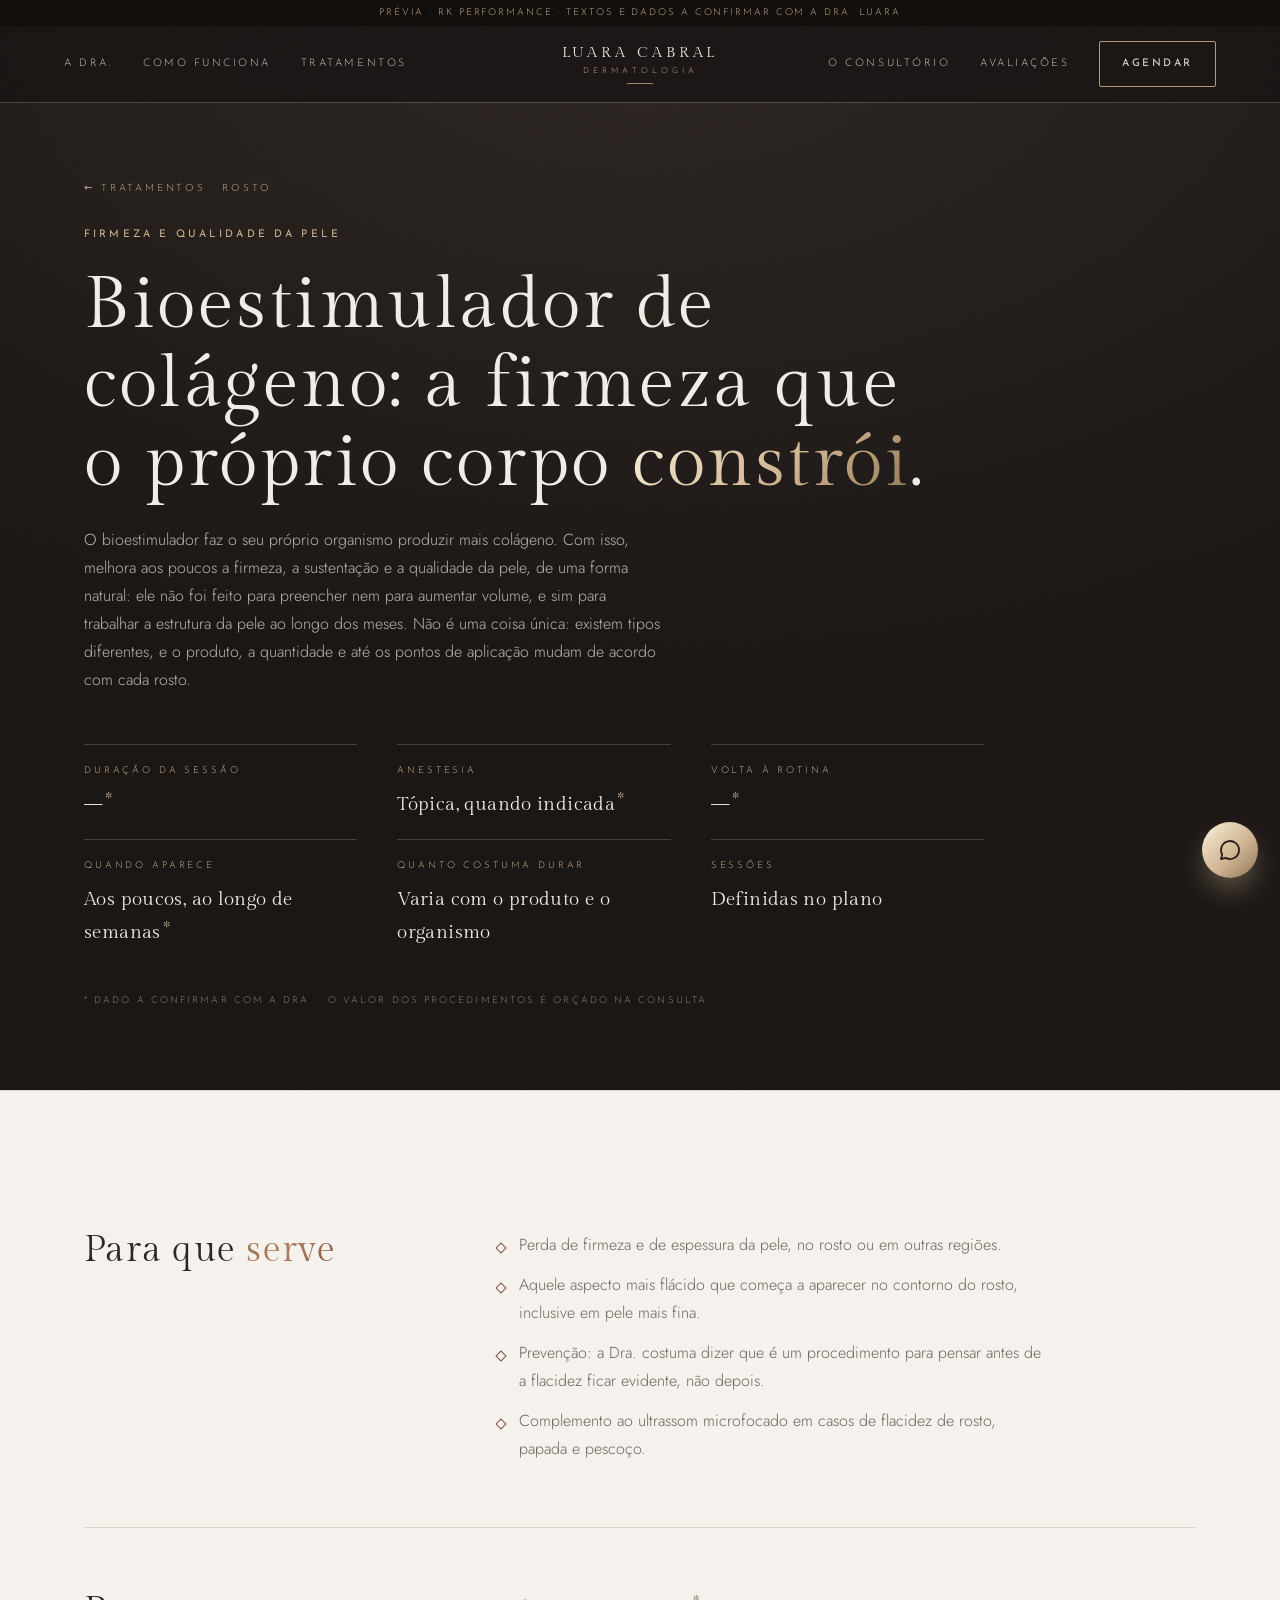
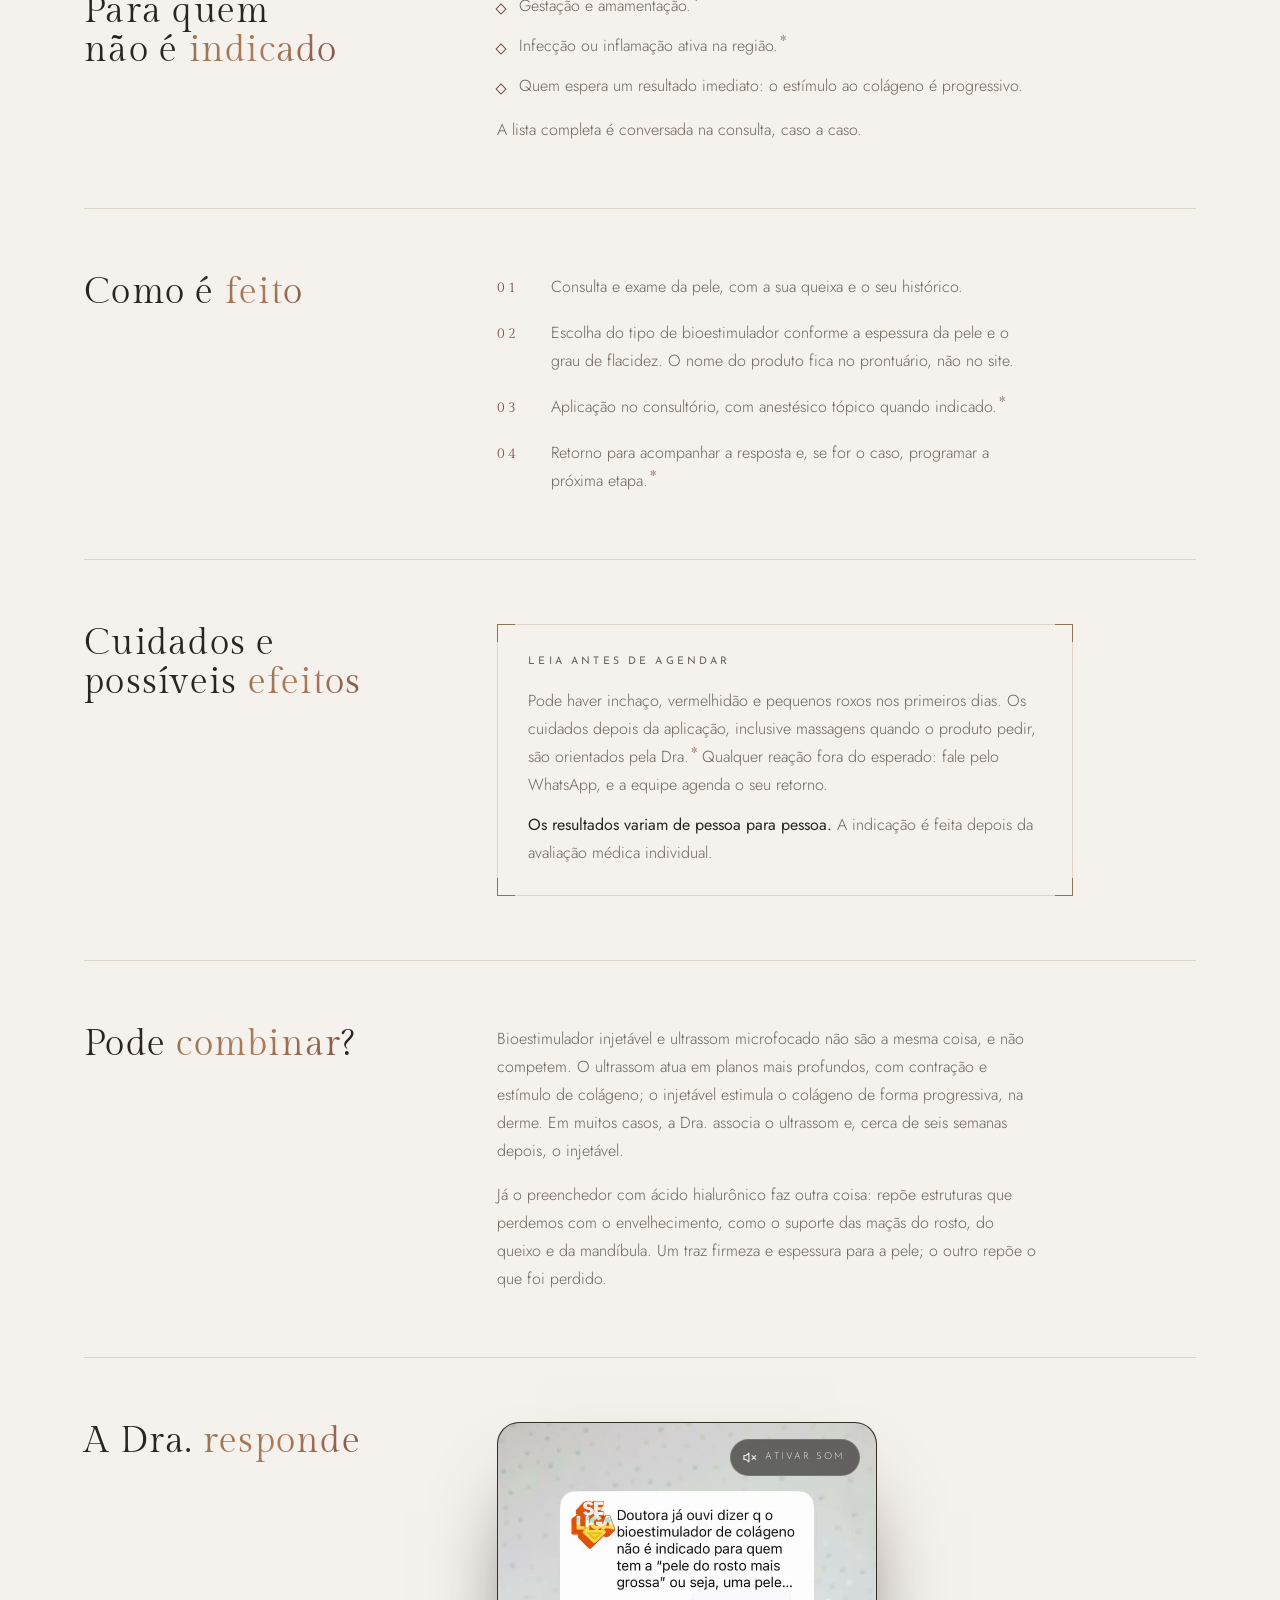
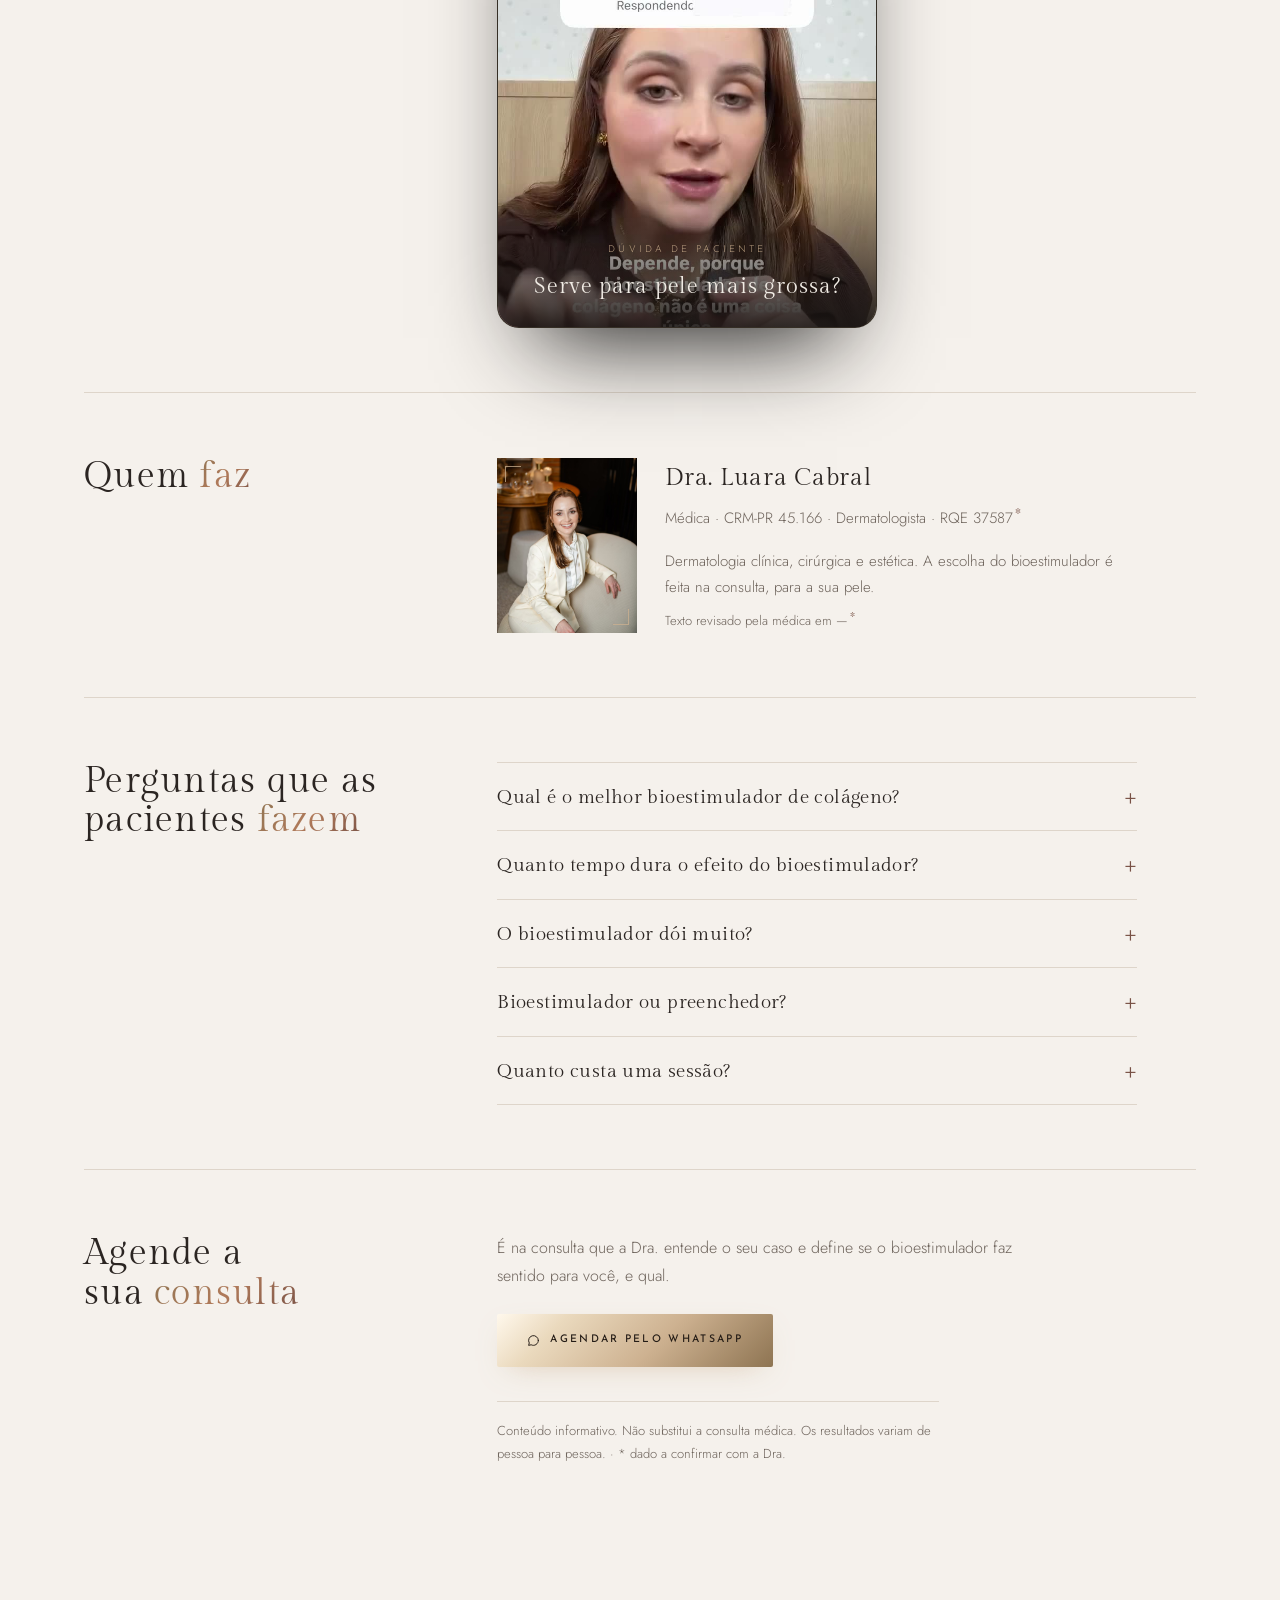
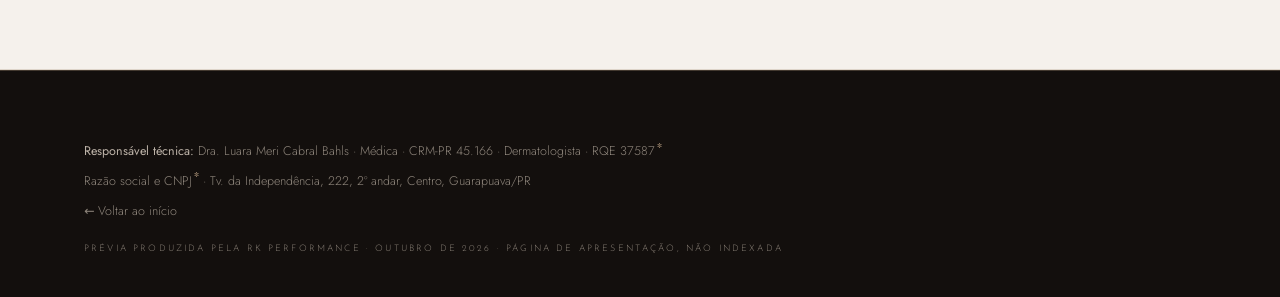
==== bioestimulador-de-colageno-guarapuava/index.html @ 49e2dca0 "Prévia do site da Dra. Luara Cabral (home + bioestimulador de colágeno) Co-Authored-By: Claude Fable" ====
<!DOCTYPE html>
<html lang="pt-BR">
<head>
<meta charset="utf-8">
<meta name="viewport" content="width=device-width, initial-scale=1, viewport-fit=cover">
<title>Bioestimulador de colágeno em Guarapuava · Dra. Luara Cabral, Dermatologista</title>
<meta name="description" content="Bioestimulador de colágeno com médica dermatologista, no Centro de Guarapuava. Tipos, indicações, cuidados e dúvidas comuns. Dra. Luara Cabral, CRM-PR 45.166, RQE 37587.">
<meta name="robots" content="noindex, nofollow">
<meta name="theme-color" content="#1A1614">
<meta property="og:type" content="article">
<meta property="og:title" content="Bioestimulador de colágeno em Guarapuava · Dra. Luara Cabral">
<meta property="og:description" content="Estímulo do próprio colágeno, de forma progressiva, para firmeza, espessura e qualidade da pele. Com avaliação médica individual.">
<meta property="og:image" content="https://joaovitorrk.github.io/luara-cabral-site/media/og.jpg">
<meta property="og:locale" content="pt_BR">
<link rel="icon" href="data:image/svg+xml,%3Csvg xmlns='http://www.w3.org/2000/svg' viewBox='0 0 64 64'%3E%3Ccircle cx='32' cy='32' r='32' fill='%231A1614'/%3E%3Ctext x='32' y='41' font-family='Georgia,serif' font-size='26' fill='%23B07A5A' text-anchor='middle'%3ELC%3C/text%3E%3C/svg%3E">
<link rel="preconnect" href="https://fonts.googleapis.com">
<link rel="preconnect" href="https://fonts.gstatic.com" crossorigin>
<link href="https://fonts.googleapis.com/css2?family=Gilda+Display&family=Josefin+Sans:wght@300;400;500&family=Jost:wght@300;400;500&family=Bodoni+Moda:opsz,wght@6..96,400&display=swap" rel="stylesheet">
<link rel="stylesheet" href="../assets/site.css">
</head>
<body class="pagina">
<div class="grao" aria-hidden="true"></div>

<div class="aviso"><span class="longo">Prévia · RK Performance · textos e dados a confirmar com a Dra. Luara</span><span class="curto">Prévia · RK Performance · a confirmar</span></div>

<header class="topo solido" id="topo">
  <nav class="esq" aria-label="Seções">
    <a class="lk" href="../#sobre">A Dra.</a>
    <a class="lk" href="../#metodo">Como funciona</a>
    <a class="lk" href="../#tratamentos">Tratamentos</a>
  </nav>
  <a class="marca" href="../" aria-label="Dra. Luara Cabral, início"><span class="n">Luara Cabral</span><span class="i">Dermatologia</span><span class="fio"></span></a>
  <nav class="dir" aria-label="Seções">
    <a class="lk" href="../#consultorio">O consultório</a>
    <a class="lk" href="../#avaliacoes">Avaliações</a>
    <a class="btn linha" href="#" data-demo="wa" data-msg="Olá! Vim pelo site — Bioestimulador de colágeno. Quero agendar uma consulta." style="padding:13px 22px">Agendar</a>
  </nav>
</header>

<main>
<section class="on-deep pagina-topo">
  <div class="wrap">
    <a class="voltar" href="../#tratamentos">← Tratamentos · Rosto</a>
    <p class="rot">Firmeza e qualidade da pele</p>
    <h1>Bioestimulador de colágeno: a firmeza que o próprio corpo <em>constrói</em>.</h1>
    <p class="lede">O bioestimulador faz o seu próprio organismo produzir mais colágeno. Com isso, melhora aos poucos a firmeza, a sustentação e a qualidade da pele, de uma forma natural: ele não foi feito para preencher nem para aumentar volume, e sim para trabalhar a estrutura da pele ao longo dos meses. Não é uma coisa única: existem tipos diferentes, e o produto, a quantidade e até os pontos de aplicação mudam de acordo com cada rosto.</p>
    <dl class="ficha" aria-label="Ficha rápida">
      <div><dt>Duração da sessão</dt><dd>—<sup class="conf" title="A confirmar">*</sup></dd></div>
      <div><dt>Anestesia</dt><dd>Tópica, quando indicada<sup class="conf" title="A confirmar">*</sup></dd></div>
      <div><dt>Volta à rotina</dt><dd>—<sup class="conf" title="A confirmar">*</sup></dd></div>
      <div><dt>Quando aparece</dt><dd>Aos poucos, ao longo de semanas<sup class="conf" title="A confirmar">*</sup></dd></div>
      <div><dt>Quanto costuma durar</dt><dd>Varia com o produto e o organismo</dd></div>
      <div><dt>Sessões</dt><dd>Definidas no plano</dd></div>
    </dl>
    <p class="nota-conf">* dado a confirmar com a Dra. · o valor dos procedimentos é orçado na consulta</p>
  </div>
</section>

<section class="on-light pat">
  <div class="wrap">

    <div class="bloco">
      <h2 class="rv">Para que <em>serve</em></h2>
      <div class="texto rv d1">
        <ul class="lista">
          <li>Perda de firmeza e de espessura da pele, no rosto ou em outras regiões.</li>
          <li>Aquele aspecto mais flácido que começa a aparecer no contorno do rosto, inclusive em pele mais fina.</li>
          <li>Prevenção: a Dra. costuma dizer que é um procedimento para pensar antes de a flacidez ficar evidente, não depois.</li>
          <li>Complemento ao ultrassom microfocado em casos de flacidez de rosto, papada e pescoço.</li>
        </ul>
      </div>
    </div>

    <div class="bloco">
      <h2 class="rv">Para quem não é <em>indicado</em></h2>
      <div class="texto rv d1">
        <ul class="lista">
          <li>Gestação e amamentação.<sup class="conf" title="A confirmar">*</sup></li>
          <li>Infecção ou inflamação ativa na região.<sup class="conf" title="A confirmar">*</sup></li>
          <li>Quem espera um resultado imediato: o estímulo ao colágeno é progressivo.</li>
        </ul>
        <p style="margin-top:16px">A lista completa é conversada na consulta, caso a caso.</p>
      </div>
    </div>

    <div class="bloco">
      <h2 class="rv">Como é <em>feito</em></h2>
      <div class="texto rv d1">
        <ol class="passos">
          <li><span>Consulta e exame da pele, com a sua queixa e o seu histórico.</span></li>
          <li><span>Escolha do tipo de bioestimulador conforme a espessura da pele e o grau de flacidez. O nome do produto fica no prontuário, não no site.</span></li>
          <li><span>Aplicação no consultório, com anestésico tópico quando indicado.<sup class="conf" title="A confirmar">*</sup></span></li>
          <li><span>Retorno para acompanhar a resposta e, se for o caso, programar a próxima etapa.<sup class="conf" title="Prazo a confirmar">*</sup></span></li>
        </ol>
      </div>
    </div>

    <div class="bloco">
      <h2 class="rv">Cuidados e possíveis <em>efeitos</em></h2>
      <div class="texto rv d1">
        <div class="caixa"><span class="k k1"></span><span class="k k2"></span><span class="k k3"></span><span class="k k4"></span>
          <p class="rot" style="margin-bottom:12px">Leia antes de agendar</p>
          <p>Pode haver inchaço, vermelhidão e pequenos roxos nos primeiros dias. Os cuidados depois da aplicação, inclusive massagens quando o produto pedir, são orientados pela Dra.<sup class="conf" title="A confirmar">*</sup> Qualquer reação fora do esperado: fale pelo WhatsApp, e a equipe agenda o seu retorno.</p>
          <p style="margin-top:12px"><b>Os resultados variam de pessoa para pessoa.</b> A indicação é feita depois da avaliação médica individual.</p>
        </div>
      </div>
    </div>

    <div class="bloco">
      <h2 class="rv">Pode <em>combinar</em>?</h2>
      <div class="texto rv d1">
        <p>Bioestimulador injetável e ultrassom microfocado não são a mesma coisa, e não competem. O ultrassom atua em planos mais profundos, com contração e estímulo de colágeno; o injetável estimula o colágeno de forma progressiva, na derme. Em muitos casos, a Dra. associa o ultrassom e, cerca de seis semanas depois, o injetável.</p>
        <p>Já o preenchedor com ácido hialurônico faz outra coisa: repõe estruturas que perdemos com o envelhecimento, como o suporte das maçãs do rosto, do queixo e da mandíbula. Um traz firmeza e espessura para a pele; o outro repõe o que foi perdido.</p>
      </div>
    </div>

    <div class="bloco">
      <h2 class="rv">A Dra. <em>responde</em></h2>
      <div class="texto rv d1">
        <div class="vid" style="margin:0">
          <video preload="none" poster="../media/responde-bio-poster.jpg" muted playsinline loop width="720" height="960" aria-label="Dra. Luara respondendo se o bioestimulador é indicado para pele mais grossa"><source src="../media/responde-bio.mp4" type="video/mp4"></video>
          <button class="som" type="button" aria-pressed="false"><svg class="mudo" viewBox="0 0 24 24" fill="none" stroke="currentColor" stroke-width="1.8" stroke-linecap="round" stroke-linejoin="round" aria-hidden="true"><path d="M11 5 6 9H3v6h3l5 4z"/><path d="m22 9-6 6M16 9l6 6"/></svg><svg class="alto" viewBox="0 0 24 24" fill="none" stroke="currentColor" stroke-width="1.8" stroke-linecap="round" stroke-linejoin="round" aria-hidden="true"><path d="M11 5 6 9H3v6h3l5 4z"/><path d="M15.5 8.5a5 5 0 0 1 0 7M19 5a10 10 0 0 1 0 14"/></svg><span>Ativar som</span></button>
          <div class="leg"><small>Dúvida de paciente</small><b>Serve para pele mais grossa?</b></div>
        </div>
      </div>
    </div>

    <div class="bloco">
      <h2 class="rv">Quem <em>faz</em></h2>
      <div class="texto rv d1">
        <div class="quem-faz">
          <div class="ph r45"><img src="../media/retrato.jpg" width="900" height="1125" alt="Dra. Luara Cabral" loading="lazy"><span class="k k1" style="width:16px;height:16px;top:8px;left:8px"></span><span class="k k4" style="width:16px;height:16px;bottom:8px;right:8px"></span></div>
          <div>
            <b>Dra. Luara Cabral</b>
            <p>Médica · CRM-PR 45.166 · Dermatologista · RQE 37587<sup class="conf" title="A confirmar">*</sup></p>
            <p>Dermatologia clínica, cirúrgica e estética. A escolha do bioestimulador é feita na consulta, para a sua pele.</p>
            <p style="margin-top:10px;font-size:13px">Texto revisado pela médica em —<sup class="conf" title="Data a confirmar">*</sup></p>
          </div>
        </div>
      </div>
    </div>

    <div class="bloco">
      <h2 class="rv">Perguntas que as pacientes <em>fazem</em></h2>
      <div class="texto rv d1">
        <div class="faq">
          <details><summary>Qual é o melhor bioestimulador de colágeno?</summary><p>Não existe o melhor para todo mundo. Bioestimulador não é uma coisa única: quando é feito de hidroxiapatita de cálcio, tende a ser mais interessante em peles mais espessas; quando é feito de ácido poli-L-lático, costuma ser melhor para uma pele mais fina, com flacidez mais acentuada. A escolha é da médica, na consulta.</p></details>
          <details><summary>Quanto tempo dura o efeito do bioestimulador?</summary><p>Depende do tipo de produto, da região e do seu organismo. Como o estímulo é progressivo, o resultado aparece ao longo de semanas e é acompanhado nos retornos.<sup class="conf" title="A confirmar">*</sup></p></details>
          <details><summary>O bioestimulador dói muito?</summary><p>A aplicação é feita no consultório, com anestésico tópico quando indicado. O que esperar no seu caso, e os cuidados depois, a Dra. explica antes.<sup class="conf" title="Resposta a confirmar com a Dra.">*</sup></p></details>
          <details><summary>Bioestimulador ou preenchedor?</summary><p>São coisas diferentes e, muitas vezes, complementares. O bioestimulador melhora firmeza, espessura e qualidade da pele. O preenchedor repõe estruturas perdidas com o envelhecimento, como o suporte das maçãs do rosto, do queixo e da mandíbula.</p></details>
          <details><summary>Quanto custa uma sessão?</summary><p>O valor depende do produto e do plano, e é passado depois da avaliação. O valor da consulta é informado no agendamento.<sup class="conf" title="A confirmar">*</sup></p></details>
        </div>
      </div>
    </div>

    <div class="bloco">
      <h2 class="rv">Agende a sua <em>consulta</em></h2>
      <div class="texto rv d1">
        <p>É na consulta que a Dra. entende o seu caso e define se o bioestimulador faz sentido para você, e qual.</p>
        <div class="acoes" style="margin-top:24px">
          <a class="btn" href="#" data-demo="wa" data-msg="Olá! Vim pelo site — Bioestimulador de colágeno. Quero agendar uma consulta."><svg viewBox="0 0 24 24" fill="none" stroke="currentColor" stroke-width="1.8" stroke-linecap="round" stroke-linejoin="round" aria-hidden="true"><path d="M21 12a9 9 0 0 1-13.3 7.9L3 21l1.2-4.5A9 9 0 1 1 21 12z"/></svg>Agendar pelo WhatsApp</a>
        </div>
        <p class="aviso-info">Conteúdo informativo. Não substitui a consulta médica. Os resultados variam de pessoa para pessoa. · * dado a confirmar com a Dra.</p>
      </div>
    </div>

  </div>
</section>
</main>

<footer>
  <div class="wrap">
    <div class="legal" style="margin-top:0;padding-top:0;border-top:0">
      <p><b>Responsável técnica:</b> Dra. Luara Meri Cabral Bahls · Médica · CRM-PR 45.166 · Dermatologista · RQE 37587<sup class="conf">*</sup></p>
      <p>Razão social e CNPJ<sup class="conf">*</sup> · Tv. da Independência, 222, 2º andar, Centro, Guarapuava/PR</p>
      <p><a href="../">← Voltar ao início</a></p>
    </div>
    <p class="rk">Prévia produzida pela RK Performance · outubro de 2026 · página de apresentação, não indexada</p>
  </div>
</footer>

<a class="flut" href="#" data-demo="wa" data-msg="Olá! Vim pelo site — Bioestimulador de colágeno. Quero agendar uma consulta." aria-label="Agendar pelo WhatsApp"><svg viewBox="0 0 24 24" fill="none" stroke="currentColor" stroke-width="1.8" stroke-linecap="round" stroke-linejoin="round" aria-hidden="true"><path d="M21 12a9 9 0 0 1-13.3 7.9L3 21l1.2-4.5A9 9 0 1 1 21 12z"/></svg></a>

<dialog class="demo" id="demo" aria-labelledby="demo-tit">
  <div class="in">
    <p class="rot">Prévia de apresentação</p>
    <h3 id="demo-tit">Agendar pelo WhatsApp</h3>
    <p id="demo-txt">No site final, este botão abre o WhatsApp do consultório com a mensagem já escrita:</p>
    <blockquote id="demo-msg">Olá! Vim pelo site — Bioestimulador de colágeno. Quero agendar uma consulta.</blockquote>
    <div class="acoes">
      <a class="btn" href="https://wa.me/5542999246208?text=Vi%20a%20pr%C3%A9via%20do%20site%20da%20Dra.%20Luara%20Cabral" target="_blank" rel="noopener">Falar com a RK</a>
      <button class="btn linha" type="button" data-fecha>Fechar</button>
    </div>
  </div>
</dialog>

<script src="../assets/site.js"></script>
</body>
</html>
---- assets/site.css ----
/* Dra. Luara Cabral · Dermatologia · prévia RK Performance · v1 (06/10/2026)
   Mesma linguagem aprovada na prévia v3 da Angélica (noite com névoa, seções em marfim, metal só em fios de 1 px,
   display fino e espaçado, cantoneiras nas fotos, fio de luz, segunda dobra em câmera lenta), com a paleta medida
   nas fotos dela: noite taupe no lugar do café, champanhe no lugar do dourado, cobre do logo como assinatura
   e o laço de luz (as fitas de LED do consultório) na abertura. Nenhuma caixa com borda cheia. */
:root{
  --noite:#1A1614; --noite-2:#211C19; --noite-3:#2A2421;
  --marfim:#F5F1EC; --marfim-2:#ECE6DE;
  --ink:#2B2522; --ink-2:#6E645C; --ink-3:#908579;
  --papel:#F1ECE5; --papel-2:#BDB3A8; --papel-3:#8F867C;
  --gold:#CDB190; --gold-2:#EAD9BD; --gold-3:#8E7452; --bronze:#A08366;
  --ambar:#F2C98C; --cobre:#785145; --cobre-2:#B07A5A;
  --hair:rgba(205,177,144,.26); --hair-light:rgba(142,116,82,.22);
  --gold-grad:linear-gradient(135deg,#FFF8EC 0%,#EAD9BD 22%,#CDB190 58%,#8E7452 100%);
  --cobre-grad:linear-gradient(135deg,#8E7452 0%,#B07A5A 50%,#785145 100%);
  --display:"Gilda Display","Bodoni Moda",Georgia,serif;
  --caps:"Josefin Sans","Jost",system-ui,sans-serif;
  --sans:"Jost",system-ui,-apple-system,"Segoe UI",sans-serif;
  --pad:clamp(22px,5vw,80px); --max:1240px; --topo:76px; --aviso:26px;
}
*{box-sizing:border-box;margin:0;padding:0}
html{scroll-behavior:smooth;-webkit-text-size-adjust:100%}
body{background:var(--noite);color:var(--papel);font-family:var(--sans);font-size:16px;line-height:1.75;font-weight:300;
  font-variant-numeric:lining-nums;-webkit-font-smoothing:antialiased;overflow-x:hidden}
img,video{display:block;max-width:100%}
a{color:inherit;text-decoration:none}
button{font:inherit;color:inherit;background:none;border:0;cursor:pointer}
h1,h2,h3{font-family:var(--display);font-weight:400;line-height:1.1;letter-spacing:.035em;text-wrap:balance}
h1 em,h2 em,h3 em,.ouro{font-style:normal;background:var(--gold-grad);-webkit-background-clip:text;background-clip:text;color:transparent}
p{text-wrap:pretty}
.wrap{max-width:var(--max);margin:0 auto;padding:0 var(--pad);position:relative;z-index:1}
::selection{background:var(--gold);color:var(--noite)}

/* rótulos e ornamentos */
.rot{font-family:var(--caps);font-size:10.5px;font-weight:400;letter-spacing:.3em;text-transform:uppercase;color:var(--gold);margin-bottom:22px}
.orn{display:flex;flex-direction:column;align-items:center;gap:0;margin-bottom:22px;color:var(--gold)}
.orn::before{content:"";width:1px;height:44px;background:linear-gradient(transparent,var(--gold));opacity:.8}
.orn i{width:5px;height:5px;border-radius:50%;background:var(--ambar);box-shadow:0 0 10px 2px rgba(242,201,140,.5);display:block;margin-top:2px}
.orn.c{justify-content:center}
.centro{text-align:center}
.centro .rot{margin-top:18px}
sup.conf{font-family:var(--display);color:var(--gold);font-size:.85em;line-height:0;vertical-align:.35em;margin-left:2px;cursor:help}
.on-light sup.conf{color:var(--cobre)}
.nota-conf{font-family:var(--caps);font-size:9.5px;letter-spacing:.22em;text-transform:uppercase;color:var(--papel-3);margin-top:26px}
.on-light .nota-conf{color:var(--ink-3)}

/* grão de filme e névoa */
.grao{position:fixed;inset:-50%;pointer-events:none;z-index:70;opacity:.1;mix-blend-mode:soft-light;
  background-image:url("data:image/svg+xml,%3Csvg xmlns='http://www.w3.org/2000/svg' width='220' height='220'%3E%3Cfilter id='n'%3E%3CfeTurbulence type='fractalNoise' baseFrequency='.85' numOctaves='3' stitchTiles='stitch'/%3E%3C/filter%3E%3Crect width='100%25' height='100%25' filter='url(%23n)'/%3E%3C/svg%3E");
  animation:grao 1.2s steps(6) infinite}
@keyframes grao{0%{transform:translate(0,0)}20%{transform:translate(-3%,2%)}40%{transform:translate(2%,-3%)}60%{transform:translate(-2%,-1%)}80%{transform:translate(3%,3%)}100%{transform:translate(0,0)}}

/* aviso de prévia */
.aviso{position:fixed;top:0;left:0;right:0;z-index:62;height:var(--aviso);display:flex;align-items:center;justify-content:center;padding:0 12px;
  background:#110E0C;color:var(--gold);font-family:var(--caps);font-size:9.5px;letter-spacing:.2em;text-transform:uppercase;text-align:center;white-space:nowrap;overflow:hidden;text-overflow:ellipsis}
.aviso .curto{display:none}

/* abertura cinematográfica (só com JS): o nome e o laço de luz, como as fitas de LED do consultório */
.intro{display:none}
.js .intro{display:grid;position:fixed;inset:0;z-index:90;background:var(--noite);place-items:center;pointer-events:none;animation:intro-sai .7s 1.7s ease both}
.intro .nome{font-family:var(--display);color:var(--papel);font-size:clamp(24px,3.6vw,40px);letter-spacing:.14em;text-transform:uppercase;text-align:center;animation:intro-nome 1.2s .25s ease both;position:relative;z-index:2}
.intro .nome small{display:block;font-family:var(--caps);font-size:10px;letter-spacing:.42em;color:var(--gold);margin-top:14px}
.intro .laco{position:absolute;left:50%;top:50%;width:min(78vw,720px);height:auto;transform:translate(-50%,-50%);opacity:.95;z-index:1}
.intro .laco path{fill:none;stroke:var(--ambar);stroke-width:1.1;stroke-linecap:round;stroke-dasharray:1400;stroke-dashoffset:1400;
  filter:drop-shadow(0 0 7px rgba(242,201,140,.6));animation:laco 1.5s .05s cubic-bezier(.2,.7,.2,1) both}
@keyframes laco{to{stroke-dashoffset:0}}
@keyframes intro-nome{from{opacity:0;letter-spacing:.3em}to{opacity:1;letter-spacing:.14em}}
@keyframes luz-cresce{from{transform:scaleY(0)}to{transform:scaleY(1)}}
@keyframes intro-sai{to{opacity:0;visibility:hidden}}

/* topo */
.topo{position:fixed;top:var(--aviso);left:0;right:0;z-index:60;height:var(--topo);display:grid;grid-template-columns:1fr auto 1fr;align-items:center;
  padding:0 var(--pad);color:var(--papel);transition:background .4s,box-shadow .4s}
.topo.solido{background:rgba(26,22,20,.9);backdrop-filter:blur(12px);-webkit-backdrop-filter:blur(12px);box-shadow:0 1px 0 var(--hair)}
.topo nav{display:flex;align-items:center;gap:30px}
.topo nav.dir{justify-content:flex-end}
.topo nav a{font-family:var(--caps);font-size:10.5px;letter-spacing:.24em;text-transform:uppercase;color:var(--papel);opacity:.85;transition:color .3s,opacity .3s}
.topo nav a:hover{color:var(--gold);opacity:1}
.topo .marca{text-align:center;line-height:1}
.topo .marca .n{display:block;font-family:var(--display);font-size:15px;letter-spacing:.26em;text-transform:uppercase;color:var(--papel)}
.topo .marca .i{display:block;font-family:var(--caps);font-size:8px;letter-spacing:.5em;text-transform:uppercase;color:var(--gold);margin-top:7px}
.topo .marca .fio{display:block;width:26px;height:1px;background:var(--gold);margin:8px auto 0;opacity:.7}
.topo .menu{display:none}

/* botões */
.btn{display:inline-flex;align-items:center;justify-content:center;gap:10px;font-family:var(--caps);font-size:10.5px;font-weight:500;letter-spacing:.22em;text-transform:uppercase;
  padding:17px 30px;border-radius:2px;background:var(--gold-grad);color:#241C16;box-shadow:0 10px 30px -14px rgba(205,177,144,.7);transition:transform .35s,box-shadow .35s,filter .35s;white-space:nowrap}
.btn:hover{transform:translateY(-1px);box-shadow:0 16px 36px -14px rgba(205,177,144,.85);filter:brightness(1.04)}
.btn svg{width:13px;height:13px}
.btn.linha{background:transparent;color:var(--papel);border:1px solid var(--gold);box-shadow:none}
.btn.linha:hover{background:rgba(205,177,144,.1)}
.on-light .btn.linha{color:var(--ink);border-color:var(--gold-3)}
.on-light .btn.linha:hover{background:rgba(142,116,82,.08)}
.acoes{display:flex;flex-wrap:wrap;gap:14px;align-items:center}
.so-cel{display:none}

/* primeira tela */
.hero{position:relative;min-height:100svh;display:flex;align-items:center;overflow:hidden;background:var(--noite);padding:calc(var(--aviso) + var(--topo) + 40px) 0 120px;isolation:isolate}
/* a foto tem o abajur à esquerda: no computador ela ocupa só a parte direita da tela e se dissolve na noite pela máscara */
.hero .bg{position:absolute;inset:0;left:22%;z-index:-3;overflow:hidden;
  -webkit-mask-image:linear-gradient(90deg,transparent 0%,#000 34%);mask-image:linear-gradient(90deg,transparent 0%,#000 34%)}
.hero .bg img{width:100%;height:100%;object-fit:cover;object-position:50% 44%;transform-origin:55% 40%;animation:kb 26s ease-out both;filter:saturate(1) contrast(1.04) brightness(1.03)}
@keyframes kb{from{transform:scale(1)}to{transform:scale(1.08)}}
.hero .veu{position:absolute;inset:0;z-index:-2;background:
  linear-gradient(90deg,rgba(26,22,20,.96) 0%,rgba(26,22,20,.86) 28%,rgba(26,22,20,.42) 52%,rgba(26,22,20,.05) 72%,rgba(26,22,20,.35) 100%),
  linear-gradient(0deg,rgba(26,22,20,.95) 0%,rgba(26,22,20,.3) 26%,rgba(26,22,20,0) 52%,rgba(26,22,20,.5) 100%)}
.hero .nevoa{position:absolute;inset:0;z-index:-1;background:radial-gradient(60% 50% at 18% 70%,rgba(205,177,144,.10),transparent 70%)}
.hero .wrap{width:100%}
.hero .conteudo{max-width:600px}
.hero h1{font-size:clamp(46px,6.4vw,92px);letter-spacing:.06em;line-height:1.02;margin:0 0 26px}
.hero h1 span{display:block}
.hero .sub{font-size:clamp(16px,1.25vw,18.5px);color:var(--papel-2);max-width:31em;margin-bottom:30px}
.hero .quem{font-family:var(--caps);font-size:10.5px;letter-spacing:.26em;text-transform:uppercase;color:var(--gold);margin-bottom:34px;line-height:2}
.hero .google{display:inline-flex;align-items:center;gap:10px;margin-top:30px;font-family:var(--caps);font-size:10.5px;letter-spacing:.2em;text-transform:uppercase;color:var(--papel-2)}
.hero .google b{font-family:var(--display);font-size:22px;letter-spacing:.02em;color:var(--papel);font-weight:400}
.hero .google .est{color:var(--gold);letter-spacing:.12em;font-size:11px}
.hero .google:hover{color:var(--gold)}
/* fio de luz na margem direita (a luz quente das fitas de LED dela), com o nome na vertical */
.fio-luz{position:absolute;z-index:2;top:calc(var(--aviso) + var(--topo) + 30px);bottom:30px;right:max(28px,calc((100vw - 1240px) / 2 + 20px));width:1px;pointer-events:none;
  background:linear-gradient(transparent,var(--ambar) 18%,var(--ambar) 82%,transparent);box-shadow:0 0 16px 2px rgba(242,201,140,.35);opacity:.75;transform-origin:50% 0}
.js .fio-luz{animation:luz-cresce 1.8s 1.2s cubic-bezier(.2,.7,.2,1) both}
.fio-luz span{position:absolute;top:50%;right:14px;transform:translateY(-50%) rotate(180deg);writing-mode:vertical-rl;font-family:var(--caps);font-size:9.5px;letter-spacing:.42em;text-transform:uppercase;color:var(--gold);white-space:nowrap;opacity:.9}
/* convite para rolar: um ponto de luz descendo por um fio */
.cue{position:absolute;left:var(--pad);bottom:34px;z-index:2;display:flex;align-items:flex-end;gap:12px;font-family:var(--caps);font-size:9.5px;letter-spacing:.34em;text-transform:uppercase;color:var(--gold)}
.cue i{display:block;width:1px;height:64px;background:linear-gradient(transparent,rgba(205,177,144,.6));position:relative;overflow:visible}
.cue i::after{content:"";position:absolute;left:-2px;top:0;width:5px;height:5px;border-radius:50%;background:var(--ambar);box-shadow:0 0 10px 2px rgba(242,201,140,.6);animation:desce 2.4s ease-in-out infinite}
.cue span{writing-mode:vertical-rl;transform:rotate(180deg);line-height:1}
@keyframes desce{0%{transform:translateY(0);opacity:0}30%{opacity:1}100%{transform:translateY(60px);opacity:0}}

/* seções */
section{position:relative;padding:clamp(88px,11vw,140px) 0}
.on-dark{background:var(--noite);color:var(--papel)}
.on-deep{background:radial-gradient(130% 90% at 50% 0%,#2E2723 0%,var(--noite) 70%);color:var(--papel)}
.on-light{background:var(--marfim);color:var(--ink);border-top:1px solid var(--hair-light);border-bottom:1px solid var(--hair-light)}
.on-light .rot{color:var(--cobre)}
.on-light .orn{color:var(--gold-3)}
.on-light .orn::before{background:linear-gradient(transparent,var(--gold-3))}
.on-light h1 em,.on-light h2 em,.on-light h3 em{background:var(--cobre-grad);-webkit-background-clip:text;background-clip:text}
/* padrão discreto: os arcos do nicho de luz do consultório */
.on-light .pat::before{content:"";position:absolute;inset:0;z-index:0;pointer-events:none;opacity:.045;
  background-image:url("data:image/svg+xml,%3Csvg xmlns='http://www.w3.org/2000/svg' width='120' height='120' viewBox='0 0 120 120'%3E%3Cg fill='none' stroke='%238E7452' stroke-width='.8'%3E%3Cpath d='M35 110V55a25 25 0 0 1 50 0v55'/%3E%3Cpath d='M48 110V60a12 12 0 0 1 24 0v50'/%3E%3C/g%3E%3C/svg%3E");background-size:120px}
h2{font-size:clamp(34px,3.9vw,58px);margin-bottom:26px;max-width:14em}
.lede{font-size:clamp(16px,1.2vw,18px);color:var(--papel-2);max-width:36em}
.on-light .lede{color:var(--ink-2)}
.grade{display:grid;grid-template-columns:5fr 7fr;gap:clamp(36px,7vw,110px);align-items:center}
.grade.inv{grid-template-columns:7fr 5fr}
.texto p{color:var(--papel-2);max-width:34em}
.on-light .texto p{color:var(--ink-2)}
.texto p+p{margin-top:16px}
.hairlist{list-style:none;margin-top:36px;max-width:34em}
.hairlist li{display:flex;gap:14px;align-items:baseline;padding:14px 0;border-top:1px solid var(--hair-light);font-size:15px;color:var(--ink)}
.on-dark .hairlist li,.on-deep .hairlist li{border-color:var(--hair);color:var(--papel)}
.hairlist li:last-child{border-bottom:1px solid var(--hair-light)}
.on-dark .hairlist li:last-child,.on-deep .hairlist li:last-child{border-color:var(--hair)}
.hairlist li::before{content:"";width:6px;height:6px;border:1px solid var(--cobre);transform:rotate(45deg);flex:none;position:relative;top:-1px}
.on-dark .hairlist li::before,.on-deep .hairlist li::before{border-color:var(--gold)}

/* foto com cantoneiras */
.ph{position:relative;overflow:hidden}
.ph img,.ph video{width:100%;height:100%;object-fit:cover}
.ph.r45{aspect-ratio:4/5}
.ph.r34{aspect-ratio:3/4}
.ph.r43{aspect-ratio:4/3}
.ph .k{position:absolute;width:28px;height:28px;border:1px solid var(--gold);opacity:.75;z-index:2;pointer-events:none}
.ph .k1{top:14px;left:14px;border-right:0;border-bottom:0}
.ph .k2{top:14px;right:14px;border-left:0;border-bottom:0}
.ph .k3{bottom:14px;left:14px;border-right:0;border-top:0}
.ph .k4{bottom:14px;right:14px;border-left:0;border-top:0}
.ph .sombra{position:absolute;inset:0;background:linear-gradient(180deg,rgba(26,22,20,0) 60%,rgba(26,22,20,.55));pointer-events:none}
.ph-wrap{position:relative;max-width:520px;margin:0 auto}
.ph-wrap .leg{margin-top:14px;font-family:var(--caps);font-size:9.5px;letter-spacing:.3em;text-transform:uppercase;color:var(--gold-3);text-align:center}
.on-dark .ph-wrap .leg,.on-deep .ph-wrap .leg{color:var(--gold)}
.ph-wrap .luz{position:absolute;top:-6%;bottom:-6%;right:-26px;width:1px;background:linear-gradient(transparent,var(--ambar) 20%,var(--ambar) 80%,transparent);box-shadow:0 0 18px 2px rgba(242,201,140,.4);opacity:.85}

/* tira de fotos do espaço */
.tira{display:grid;grid-template-columns:repeat(3,1fr);gap:18px;margin-top:clamp(44px,6vw,80px)}
.tira figure{margin:0}
.tira figcaption{margin-top:12px;font-family:var(--caps);font-size:9.5px;letter-spacing:.28em;text-transform:uppercase;color:var(--gold-3)}
.tira .ph .k{width:18px;height:18px}
.tira .ph .k1{top:10px;left:10px}.tira .ph .k2{top:10px;right:10px}.tira .ph .k3{bottom:10px;left:10px}.tira .ph .k4{bottom:10px;right:10px}

/* vídeo em quadro fino (vertical) */
.vid{position:relative;border:1px solid var(--hair);border-radius:22px;overflow:hidden;background:#000;box-shadow:0 50px 90px -40px rgba(0,0,0,.9);max-width:380px;margin:0 auto}
.vid video{width:100%;height:100%;object-fit:cover;pointer-events:none;aspect-ratio:3/4}
.vid.r45 video{aspect-ratio:4/5}
video::-webkit-media-controls,video::-webkit-media-controls-panel,video::-webkit-media-controls-overlay-play-button,video::-webkit-media-controls-start-playback-button{display:none!important;-webkit-appearance:none;opacity:0}
.vid .leg{position:absolute;left:0;right:0;bottom:0;padding:60px 22px 22px;text-align:center;background:linear-gradient(transparent,rgba(26,22,20,.9));pointer-events:none}
.vid .leg small{display:block;font-family:var(--caps);font-size:9.5px;letter-spacing:.32em;text-transform:uppercase;color:var(--gold);margin-bottom:8px}
.vid .leg b{display:block;font-family:var(--display);font-weight:400;font-size:22px;letter-spacing:.04em;color:var(--papel)}
.som{position:absolute;top:16px;right:16px;z-index:3;display:flex;align-items:center;gap:8px;border-radius:999px;background:rgba(26,22,20,.6);backdrop-filter:blur(6px);-webkit-backdrop-filter:blur(6px);
  padding:9px 14px 9px 11px;color:var(--papel);font-family:var(--caps);font-size:9.5px;letter-spacing:.22em;text-transform:uppercase;border:1px solid var(--hair);transition:background .3s,color .3s}
.som:hover{background:var(--gold);color:var(--noite)}
.som svg{width:15px;height:15px}
.som .alto,.som[aria-pressed="true"] .mudo{display:none}
.som[aria-pressed="true"] .alto{display:block}
.som[aria-pressed="true"]{background:var(--gold);color:var(--noite);border-color:var(--gold)}

/* etapas (como funciona) */
.etapas{display:grid;grid-template-columns:1fr 1fr;gap:34px 40px;margin-top:44px;list-style:none}
.etapas li{padding-top:18px;border-top:1px solid var(--hair)}
.etapas .n{font-family:var(--display);font-size:13px;letter-spacing:.3em;color:var(--gold);display:block;margin-bottom:12px}
.etapas h3{font-size:22px;margin-bottom:8px;letter-spacing:.04em}
.etapas p{color:var(--papel-2);font-size:15px;max-width:24em}

/* tratamentos (lista editorial) */
.lista-trat{display:grid;grid-template-columns:1fr 1fr;gap:0 clamp(32px,6vw,90px);margin-top:56px}
.trat{display:grid;grid-template-columns:44px 1fr auto;gap:18px;align-items:baseline;padding:26px 0;border-top:1px solid var(--hair-light);color:var(--ink);transition:color .3s}
.trat:nth-last-child(-n+2){border-bottom:1px solid var(--hair-light)}
.trat .n{font-family:var(--display);font-size:13px;letter-spacing:.2em;color:var(--cobre)}
.trat h3{font-size:clamp(22px,2vw,27px);letter-spacing:.03em;margin-bottom:6px}
.trat .g{font-family:var(--caps);font-size:9.5px;letter-spacing:.28em;text-transform:uppercase;color:var(--gold-3);display:block;margin-bottom:10px}
.trat p{font-size:15px;color:var(--ink-2);max-width:26em}
.trat .seta{width:34px;height:34px;border:1px solid var(--gold-3);border-radius:50%;display:grid;place-items:center;color:var(--gold-3);transition:background .3s,color .3s,transform .4s;align-self:center}
.trat .seta svg{width:13px;height:13px}
a.trat:hover .seta{background:var(--cobre);border-color:var(--cobre);color:var(--marfim);transform:rotate(-45deg)}
a.trat:hover h3{color:var(--cobre)}
.trat .breve{font-family:var(--caps);font-size:8.5px;letter-spacing:.26em;text-transform:uppercase;color:var(--ink-3);align-self:center}

/* por idade (quatro colunas, numerais em display) */
.idades{display:grid;grid-template-columns:repeat(4,1fr);gap:28px clamp(22px,3vw,40px);margin-top:50px;list-style:none}
.idades li{padding-top:18px;border-top:1px solid var(--hair)}
.idades .n{font-family:var(--display);font-size:clamp(30px,3vw,42px);letter-spacing:.04em;color:var(--papel);display:block;margin-bottom:6px;line-height:1}
.idades .n small{font-family:var(--caps);font-size:9.5px;letter-spacing:.3em;text-transform:uppercase;color:var(--gold);display:block;margin-top:8px}
.idades b{display:block;font-weight:400;font-family:var(--display);font-size:19px;letter-spacing:.03em;color:var(--papel);margin:18px 0 12px}
.idades ul{list-style:none;display:grid;gap:8px}
.idades ul li{border:0;padding:0 0 0 18px;position:relative;font-size:14.5px;color:var(--papel-2)}
.idades ul li::before{content:"";position:absolute;left:0;top:.75em;width:5px;height:5px;border:1px solid var(--gold);transform:rotate(45deg)}
.idades p{margin-top:14px;font-size:14px;color:var(--papel-3);font-style:italic}
.obs-idade{margin-top:46px;padding-top:24px;border-top:1px solid var(--hair);font-size:15.5px;color:var(--papel-2);max-width:40em}

/* perguntas */
.perg{display:grid;grid-template-columns:1fr 1fr;gap:40px clamp(32px,6vw,90px);margin-top:50px}
.pg{padding-left:24px;border-left:1px solid var(--hair)}
.pg .q{font-family:var(--display);font-size:clamp(22px,1.9vw,27px);letter-spacing:.03em;line-height:1.25;margin-bottom:14px;color:var(--papel)}
.pg .q::before{content:"";display:inline-block;width:6px;height:6px;border:1px solid var(--gold);transform:rotate(45deg);margin-right:12px;position:relative;top:-4px}
.pg .r{color:var(--papel-2);font-size:15.5px;max-width:30em}

/* resultados (protocolo) */
.proto{display:grid;grid-template-columns:repeat(4,1fr);gap:28px;margin-top:50px;list-style:none}
.proto li{padding-top:18px;border-top:1px solid var(--hair-light)}
.proto .n{font-family:var(--display);font-size:22px;letter-spacing:.14em;color:var(--cobre);display:block;margin-bottom:12px}
.proto b{display:block;font-weight:400;font-family:var(--display);font-size:19px;letter-spacing:.03em;color:var(--ink);margin-bottom:8px}
.proto p{font-size:14.5px;color:var(--ink-2)}
.frase{font-family:var(--display);font-size:clamp(24px,2.6vw,38px);letter-spacing:.03em;line-height:1.2;max-width:16em;margin-top:56px;position:relative;padding-left:28px}
.frase::before{content:"";position:absolute;left:0;top:0;bottom:0;width:1px;background:linear-gradient(transparent,var(--ambar),transparent);box-shadow:0 0 14px 2px rgba(242,201,140,.35)}
.frase small{display:block;font-family:var(--caps);font-size:9.5px;letter-spacing:.3em;text-transform:uppercase;color:var(--gold-3);margin-top:16px}

/* letreiro */
.letreiro{background:var(--noite-2);border-top:1px solid var(--hair);border-bottom:1px solid var(--hair);overflow:hidden;white-space:nowrap;padding:22px 0}
.letreiro .faixa{display:inline-flex;align-items:center;will-change:transform}
.letreiro span{margin-right:38px;font-family:var(--display);font-size:19px;letter-spacing:.08em;color:var(--papel-2)}
.letreiro span::after{content:"";display:inline-block;width:5px;height:5px;border:1px solid var(--gold);transform:rotate(45deg);margin-left:38px;position:relative;top:-3px}

/* avaliações */
.aval .nota{font-family:var(--display);font-size:clamp(110px,18vw,220px);line-height:.95;letter-spacing:-.01em;margin:10px 0 6px}
.aval .est{color:var(--gold);letter-spacing:.34em;font-size:16px;margin-bottom:14px}
.aval .leg{font-family:var(--caps);font-size:10.5px;letter-spacing:.3em;text-transform:uppercase;color:var(--papel-2);margin-bottom:36px}
.aval .obs{margin-top:28px;font-size:14px;color:var(--papel-3);max-width:34em;margin-left:auto;margin-right:auto}

/* o consultório */
.dados{list-style:none;margin-top:30px;display:grid;gap:14px;max-width:34em}
.dados li{display:grid;grid-template-columns:20px 1fr;gap:14px;align-items:start;font-size:15.5px;color:var(--ink-2)}
.dados svg{width:16px;height:16px;margin-top:6px;color:var(--cobre)}

/* chamada final */
.cta{text-align:center}
.cta h2{margin-left:auto;margin-right:auto;font-size:clamp(38px,5vw,72px)}
.cta .lede{margin:0 auto 38px}
.cta .acoes{justify-content:center}
.cta .links{display:flex;flex-wrap:wrap;justify-content:center;gap:28px;margin-top:30px;font-family:var(--caps);font-size:10px;letter-spacing:.28em;text-transform:uppercase}
.cta .links a,.cta .links button{color:var(--gold);font-family:inherit;font-size:inherit;letter-spacing:inherit;text-transform:inherit;border-bottom:1px solid transparent;padding-bottom:4px;transition:border-color .3s}
.cta .links a:hover,.cta .links button:hover{border-color:var(--gold)}

/* rodapé */
footer{background:#130F0D;color:var(--papel-2);padding:70px 0 40px;border-top:1px solid var(--hair);font-size:14px}
footer .cols{display:grid;grid-template-columns:1.6fr 1fr 1fr 1.3fr;gap:40px}
footer .marca .n{font-family:var(--display);font-size:18px;letter-spacing:.22em;text-transform:uppercase;color:var(--papel);display:block}
footer .marca .i{font-family:var(--caps);font-size:9px;letter-spacing:.46em;text-transform:uppercase;color:var(--gold);display:block;margin:8px 0 18px}
footer .marca p{max-width:24em;color:var(--papel-2)}
footer h4{font-family:var(--caps);font-size:9.5px;font-weight:400;letter-spacing:.32em;text-transform:uppercase;color:var(--gold);margin-bottom:18px}
footer ul{list-style:none;display:grid;gap:10px}
footer li a:hover{color:var(--gold)}
footer .legal{margin-top:50px;padding-top:24px;border-top:1px solid var(--hair);display:grid;gap:8px;font-size:12.5px;color:var(--papel-3)}
footer .legal b{color:var(--papel-2);font-weight:400}
footer .rk{margin-top:18px;font-family:var(--caps);font-size:9px;letter-spacing:.24em;text-transform:uppercase;color:var(--papel-3)}

/* whatsapp flutuante */
.flut{position:fixed;right:22px;bottom:calc(22px + env(safe-area-inset-bottom,0px));z-index:64;width:56px;height:56px;border-radius:50%;background:var(--gold-grad);color:#241C16;display:grid;place-items:center;
  box-shadow:0 14px 34px -10px rgba(205,177,144,.8);transition:transform .35s}
.flut:hover{transform:translateY(-2px) scale(1.04)}
.flut svg{width:24px;height:24px}

/* revelação ao rolar */
.js .rv{opacity:0;transform:translateY(18px);transition:opacity 1s ease,transform 1s cubic-bezier(.2,.7,.2,1)}
.js .rv.in{opacity:1;transform:none}
.js .rv.d1{transition-delay:.12s}.js .rv.d2{transition-delay:.24s}.js .rv.d3{transition-delay:.36s}

/* aviso de demonstração */
dialog.demo{border:1px solid var(--hair);border-radius:4px;padding:0;max-width:min(92vw,480px);background:var(--noite-2);color:var(--papel);box-shadow:0 40px 90px -20px rgba(0,0,0,.9)}
dialog.demo::backdrop{background:rgba(12,9,8,.78);backdrop-filter:blur(4px)}
dialog.demo .in{padding:34px 34px 30px;position:relative}
dialog.demo h3{font-size:26px;margin-bottom:12px}
dialog.demo p{color:var(--papel-2);font-size:15px}
dialog.demo blockquote{margin:18px 0 26px;padding:14px 18px;border-left:1px solid var(--gold);background:rgba(205,177,144,.06);font-size:15px;color:var(--papel)}
dialog.demo .acoes{gap:12px}
dialog.demo .btn{padding:14px 22px;font-size:10px}

/* página de serviço */
.pagina-topo{padding:calc(var(--aviso) + var(--topo) + 70px) 0 80px}
.pagina-topo h1{font-size:clamp(40px,5.6vw,80px);max-width:12em;margin-bottom:24px}
.pagina-topo .lede{max-width:36em}
.voltar{font-family:var(--caps);font-size:10px;letter-spacing:.28em;text-transform:uppercase;color:var(--gold);display:inline-flex;gap:10px;align-items:center;margin-bottom:28px}
.voltar:hover{color:var(--gold-2)}
.ficha{display:grid;grid-template-columns:repeat(3,1fr);gap:0 40px;margin-top:50px;max-width:900px}
.ficha > div{padding:18px 0;border-top:1px solid var(--hair)}
.ficha dt{font-family:var(--caps);font-size:9.5px;letter-spacing:.3em;text-transform:uppercase;color:var(--gold);margin-bottom:8px}
.ficha dd{font-family:var(--display);font-size:19px;letter-spacing:.02em;color:var(--papel)}
.bloco{display:grid;grid-template-columns:minmax(220px,4fr) 8fr;gap:clamp(24px,5vw,90px);padding:clamp(40px,5vw,70px) 0;border-top:1px solid var(--hair-light)}
.bloco:first-child{border-top:0;padding-top:0}
.bloco h2{font-size:clamp(28px,2.8vw,40px)}
.lista{list-style:none;display:grid;gap:12px;max-width:34em}
.lista li{padding-left:22px;position:relative;color:var(--ink-2)}
.lista li::before{content:"";position:absolute;left:0;top:.8em;width:6px;height:6px;border:1px solid var(--cobre);transform:rotate(45deg)}
.passos{list-style:none;counter-reset:p;display:grid;gap:18px;max-width:34em}
.passos li{counter-increment:p;display:grid;grid-template-columns:40px 1fr;gap:14px;align-items:baseline;color:var(--ink-2)}
.passos li::before{content:counter(p,decimal-leading-zero);font-family:var(--display);font-size:14px;letter-spacing:.2em;color:var(--cobre)}
.caixa{position:relative;padding:28px 30px;max-width:36em;border:1px solid var(--hair-light)}
.caixa .k{position:absolute;width:18px;height:18px;border:1px solid var(--gold-3)}
.caixa .k1{top:-1px;left:-1px;border-right:0;border-bottom:0}.caixa .k2{top:-1px;right:-1px;border-left:0;border-bottom:0}
.caixa .k3{bottom:-1px;left:-1px;border-right:0;border-top:0}.caixa .k4{bottom:-1px;right:-1px;border-left:0;border-top:0}
.caixa p{color:var(--ink-2)}
.caixa b{font-weight:400;color:var(--ink)}
.faq{max-width:40em}
.faq details{border-top:1px solid var(--hair-light)}
.faq details:last-child{border-bottom:1px solid var(--hair-light)}
.faq summary{cursor:pointer;list-style:none;display:flex;justify-content:space-between;gap:20px;align-items:center;padding:20px 0;font-family:var(--display);font-size:clamp(18px,1.5vw,22px);letter-spacing:.02em;line-height:1.25;color:var(--ink)}
.faq summary::-webkit-details-marker{display:none}
.faq summary::after{content:"+";font-family:var(--sans);font-weight:300;font-size:22px;color:var(--cobre);flex:none;transition:transform .3s}
.faq details[open] summary::after{transform:rotate(45deg)}
.faq details p{padding:0 0 22px;color:var(--ink-2);max-width:34em}
.quem-faz{display:grid;grid-template-columns:140px 1fr;gap:28px;align-items:center;max-width:40em}
.quem-faz b{display:block;font-family:var(--display);font-weight:400;font-size:24px;letter-spacing:.03em;margin-bottom:6px;color:var(--ink)}
.quem-faz p{color:var(--ink-2);font-size:15px}
.aviso-info{font-size:13px;color:var(--ink-3);border-top:1px solid var(--hair-light);padding-top:18px;max-width:40em;margin-top:34px}

/* celular */
@media (max-width:900px){
  :root{--topo:66px}
  .aviso .longo{display:none}.aviso .curto{display:inline}
  .topo{grid-template-columns:1fr auto}
  .topo nav.esq{display:none}
  .topo nav.dir a.lk{display:none}
  .topo .marca{text-align:left}
  .topo .marca .fio{margin:8px 0 0}
  .hero{padding-top:calc(var(--aviso) + var(--topo) + 20px);padding-bottom:84px;align-items:flex-end}
  .hero .bg{left:0;-webkit-mask-image:none;mask-image:none}
  .hero .bg img{object-position:50% 0;transform-origin:50% 0;filter:saturate(.96) contrast(1.02)}
  .hero .veu{background:linear-gradient(0deg,rgba(26,22,20,.97) 0%,rgba(26,22,20,.93) 34%,rgba(26,22,20,.72) 46%,rgba(26,22,20,.28) 58%,rgba(26,22,20,0) 68%,rgba(26,22,20,.4) 100%)}
  .so-pc{display:none}.so-cel{display:block}
  .hero .conteudo{padding-right:34px}
  .hero .rot{display:none}
  .hero h1{font-size:clamp(38px,10.5vw,52px);margin-bottom:18px}
  .hero .sub{margin-bottom:20px;font-size:15.5px}
  .hero .quem{letter-spacing:.18em;font-size:10px;margin-bottom:24px;line-height:1.8}
  .hero .acoes .btn.linha{display:none}
  .hero .google{margin-top:22px}
  .fio-luz{right:14px;top:calc(var(--aviso) + var(--topo) + 10px);bottom:auto;height:44vh}
  .fio-luz span{top:auto;bottom:0;transform:rotate(180deg)}
  .cue{display:none}
  .grade,.grade.inv{grid-template-columns:1fr;gap:40px}
  .grade.inv > :first-child{order:2}
  .etapas{grid-template-columns:1fr}
  .lista-trat{grid-template-columns:1fr}
  .trat:nth-last-child(-n+2){border-bottom:0}
  .trat:last-child{border-bottom:1px solid var(--hair-light)}
  .perg{grid-template-columns:1fr}
  .proto,.idades{grid-template-columns:1fr 1fr;gap:22px}
  .tira{grid-template-columns:1fr;gap:22px}
  footer .cols{grid-template-columns:1fr 1fr;gap:30px}
  footer .marca{grid-column:1/-1}
  .ficha{grid-template-columns:1fr 1fr;gap:0 24px}
  .bloco{grid-template-columns:1fr;gap:18px}
  .quem-faz{grid-template-columns:110px 1fr}
  .ph-wrap .luz{display:none}
}
@media (max-width:520px){
  .proto,.idades{grid-template-columns:1fr}
  footer .cols{grid-template-columns:1fr}
  .ficha{grid-template-columns:1fr}
}
@media (prefers-reduced-motion:reduce){
  .hero .bg img{animation:none}
  .grao{animation:none}
  .intro .laco path{animation:none;stroke-dashoffset:0}
  .js .rv{opacity:1;transform:none;transition:none}
}
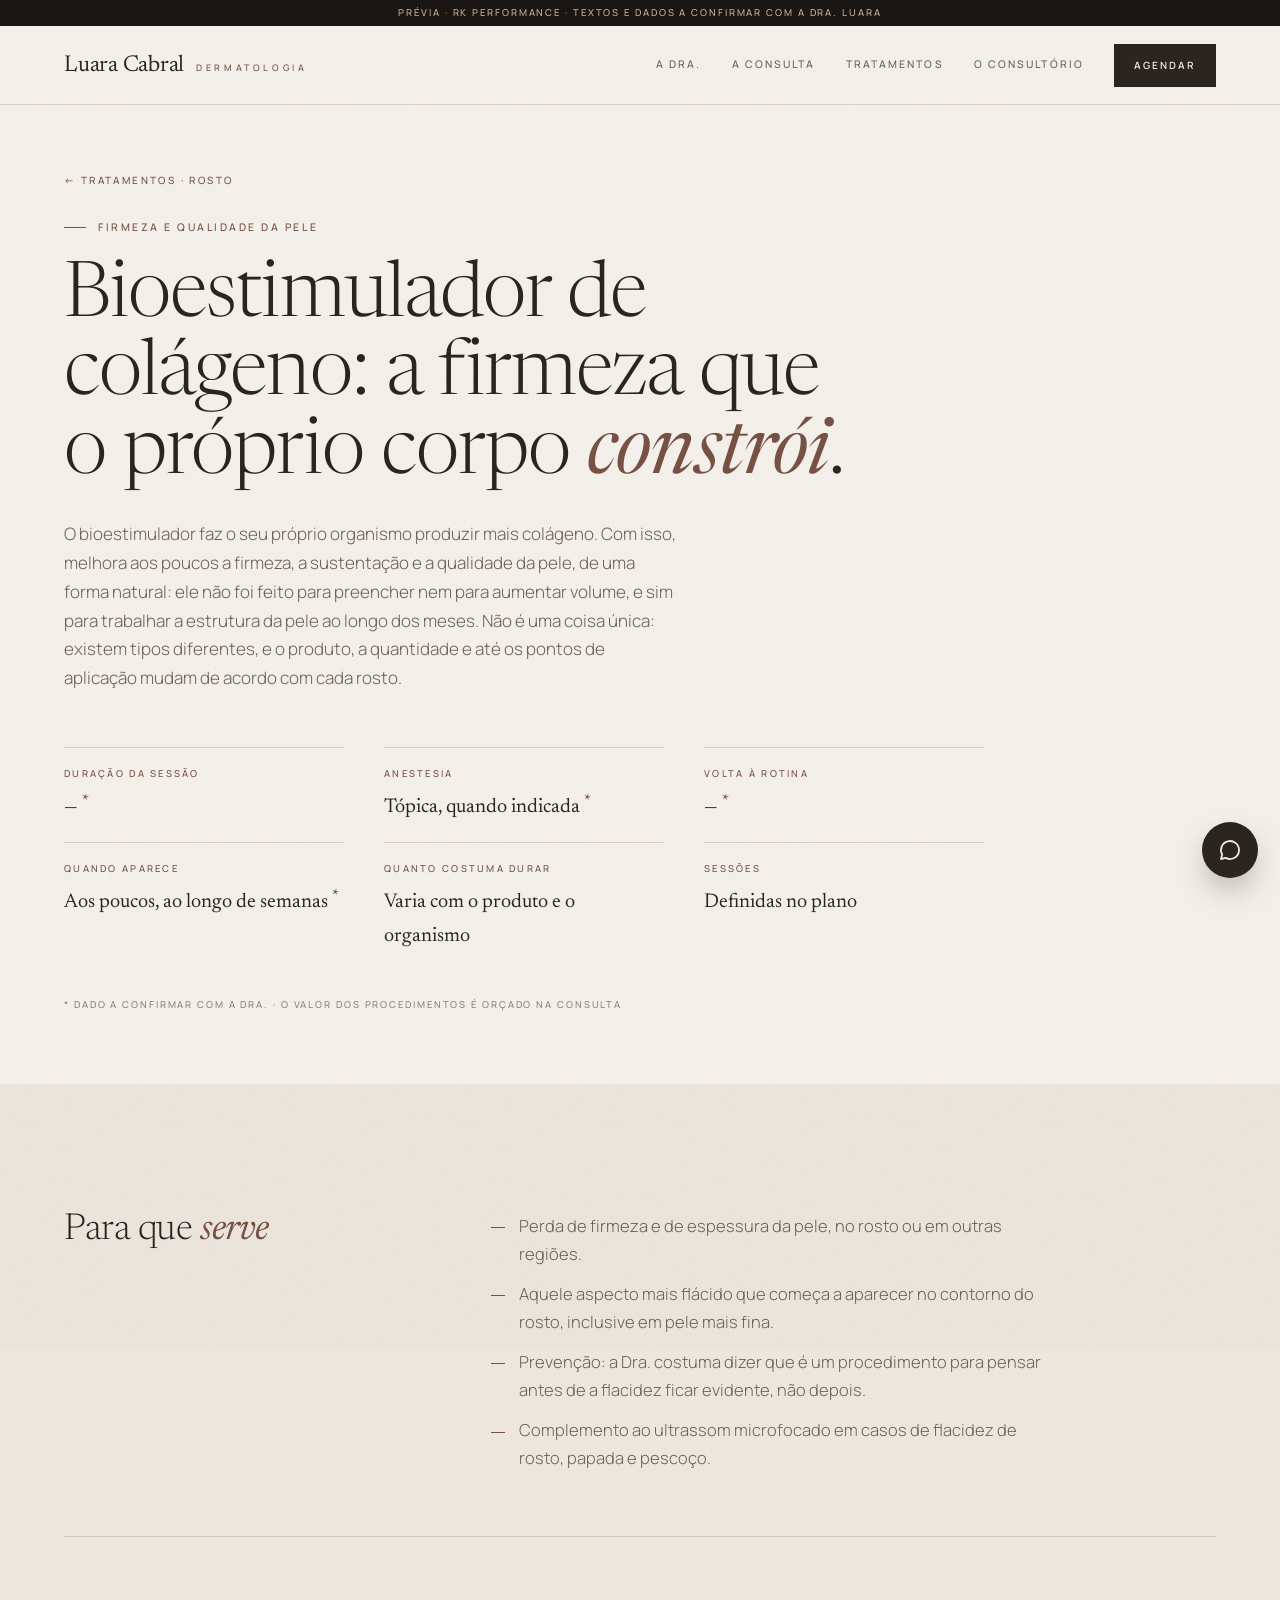
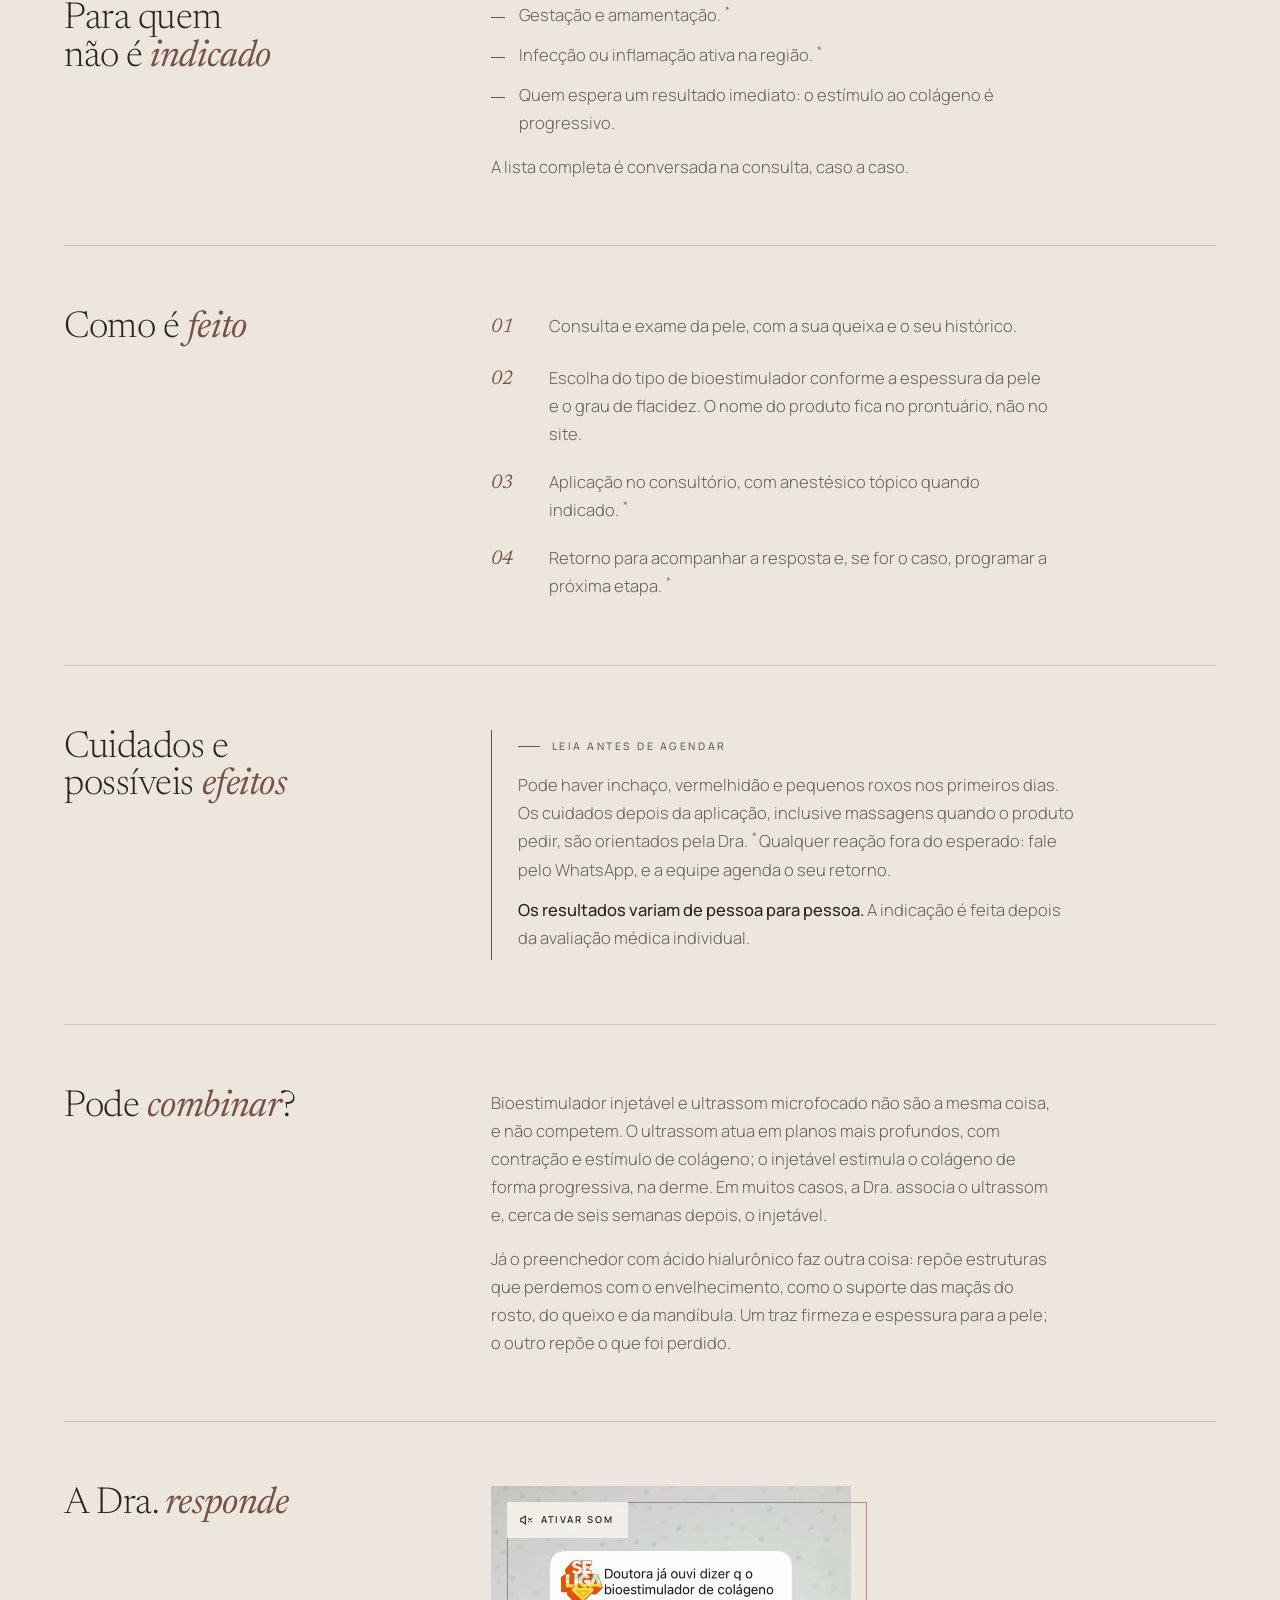
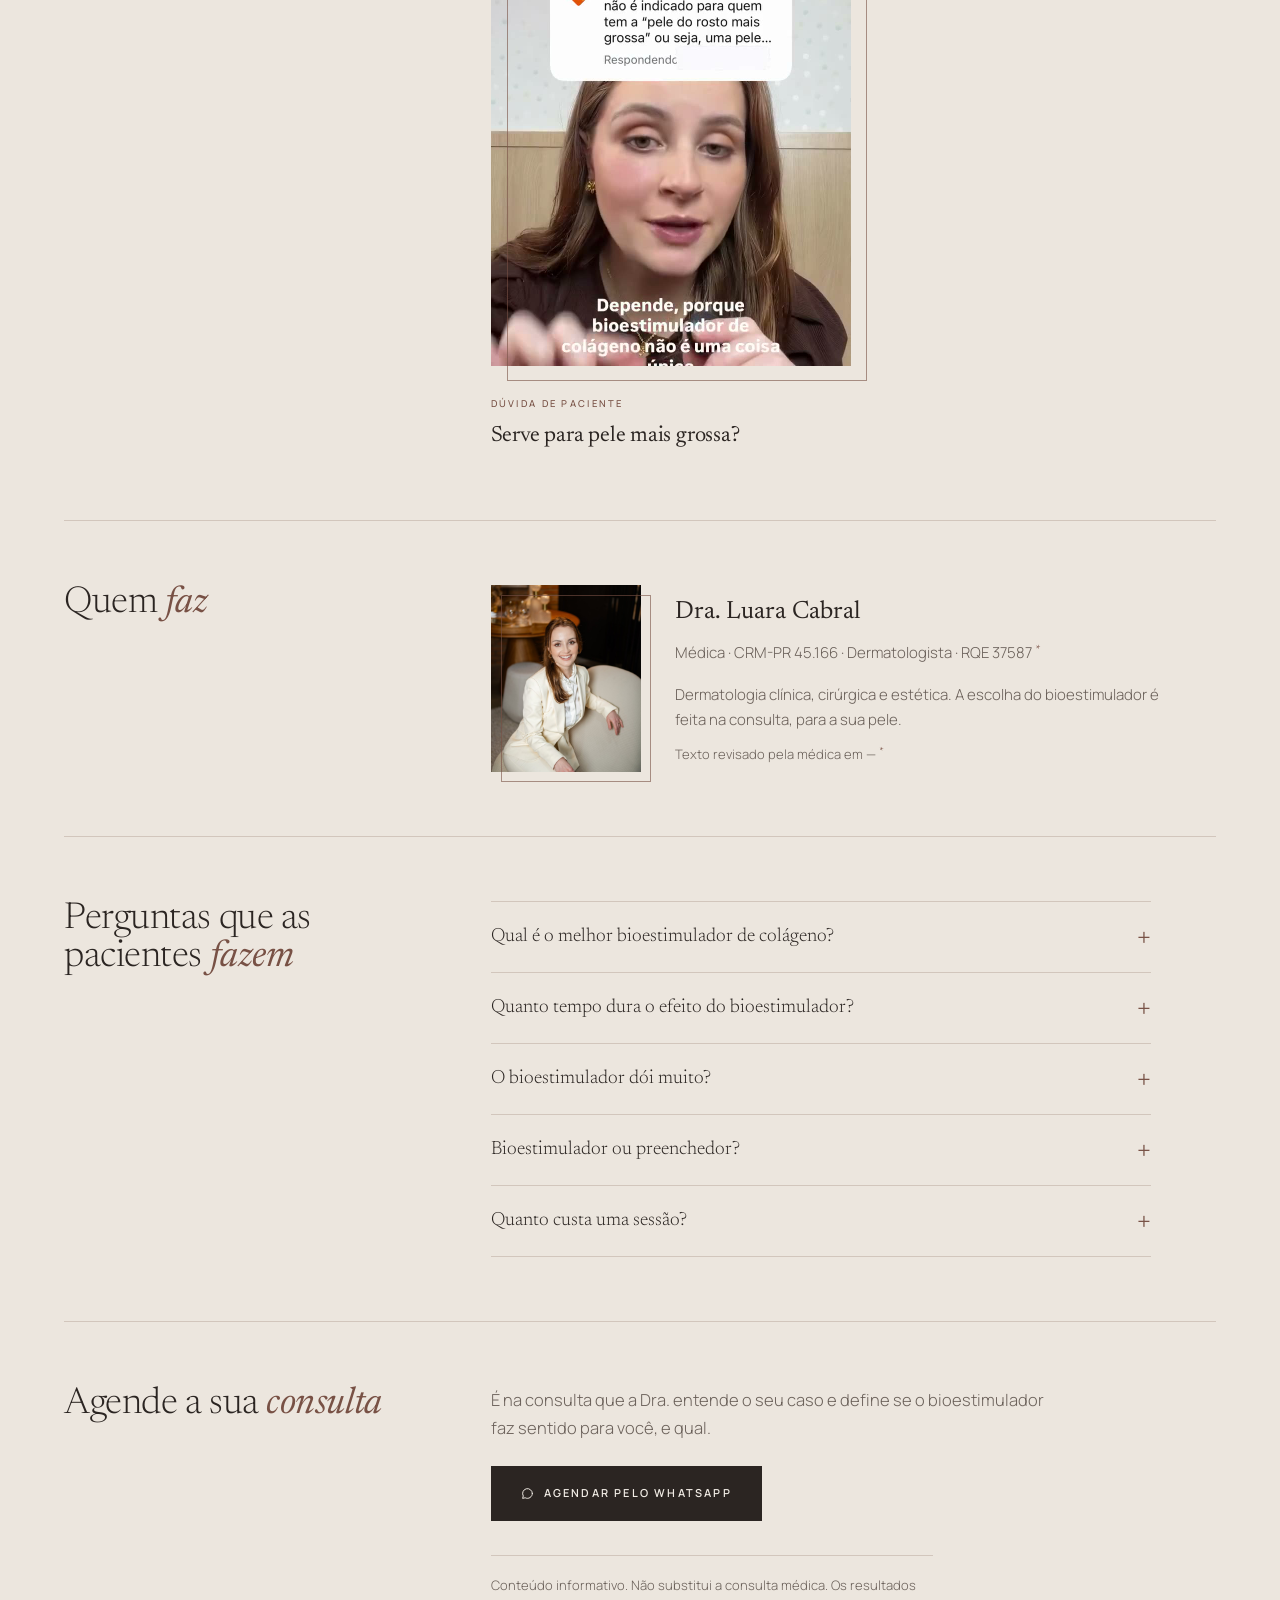
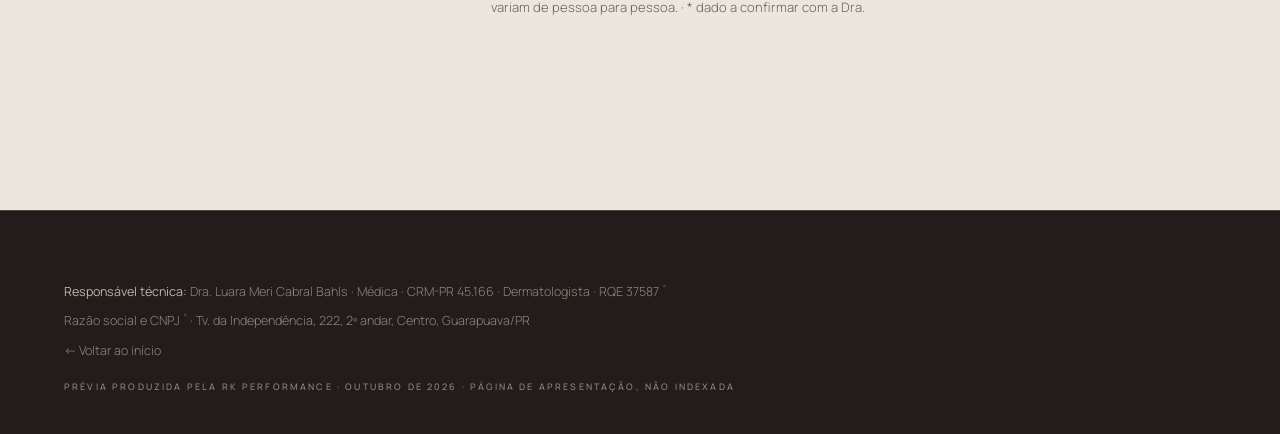
==== commit 60d2c8ed: "v2: identidade própria, clara (marfim e greige, Newsreader + Manrope, retrato em moldura deslocada, " ====
--- a/bioestimulador-de-colageno-guarapuava/index.html
+++ b/bioestimulador-de-colageno-guarapuava/index.html
@@ -6,16 +6,16 @@
 <title>Bioestimulador de colágeno em Guarapuava · Dra. Luara Cabral, Dermatologista</title>
 <meta name="description" content="Bioestimulador de colágeno com médica dermatologista, no Centro de Guarapuava. Tipos, indicações, cuidados e dúvidas comuns. Dra. Luara Cabral, CRM-PR 45.166, RQE 37587.">
 <meta name="robots" content="noindex, nofollow">
-<meta name="theme-color" content="#1A1614">
+<meta name="theme-color" content="#F5F1EC">
 <meta property="og:type" content="article">
 <meta property="og:title" content="Bioestimulador de colágeno em Guarapuava · Dra. Luara Cabral">
-<meta property="og:description" content="Estímulo do próprio colágeno, de forma progressiva, para firmeza, espessura e qualidade da pele. Com avaliação médica individual.">
+<meta property="og:description" content="A firmeza que o próprio corpo constrói, de forma progressiva. Com avaliação médica individual.">
 <meta property="og:image" content="https://joaovitorrk.github.io/luara-cabral-site/media/og.jpg">
 <meta property="og:locale" content="pt_BR">
-<link rel="icon" href="data:image/svg+xml,%3Csvg xmlns='http://www.w3.org/2000/svg' viewBox='0 0 64 64'%3E%3Ccircle cx='32' cy='32' r='32' fill='%231A1614'/%3E%3Ctext x='32' y='41' font-family='Georgia,serif' font-size='26' fill='%23B07A5A' text-anchor='middle'%3ELC%3C/text%3E%3C/svg%3E">
+<link rel="icon" href="data:image/svg+xml,%3Csvg xmlns='http://www.w3.org/2000/svg' viewBox='0 0 64 64'%3E%3Ccircle cx='32' cy='32' r='32' fill='%23F5F1EC'/%3E%3Ctext x='32' y='41' font-family='Georgia,serif' font-style='italic' font-size='26' fill='%23785145' text-anchor='middle'%3ELC%3C/text%3E%3C/svg%3E">
 <link rel="preconnect" href="https://fonts.googleapis.com">
 <link rel="preconnect" href="https://fonts.gstatic.com" crossorigin>
-<link href="https://fonts.googleapis.com/css2?family=Gilda+Display&family=Josefin+Sans:wght@300;400;500&family=Jost:wght@300;400;500&family=Bodoni+Moda:opsz,wght@6..96,400&display=swap" rel="stylesheet">
+<link href="https://fonts.googleapis.com/css2?family=Newsreader:ital,opsz,wght@0,6..72,300;0,6..72,400;1,6..72,300;1,6..72,400&family=Manrope:wght@300;400;500;600&display=swap" rel="stylesheet">
 <link rel="stylesheet" href="../assets/site.css">
 </head>
 <body class="pagina">
@@ -24,21 +24,18 @@
 <div class="aviso"><span class="longo">Prévia · RK Performance · textos e dados a confirmar com a Dra. Luara</span><span class="curto">Prévia · RK Performance · a confirmar</span></div>
 
 <header class="topo solido" id="topo">
-  <nav class="esq" aria-label="Seções">
+  <a class="marca" href="../" aria-label="Dra. Luara Cabral, início"><span class="n">Luara Cabral</span><span class="i">Dermatologia</span></a>
+  <nav aria-label="Seções">
     <a class="lk" href="../#sobre">A Dra.</a>
-    <a class="lk" href="../#metodo">Como funciona</a>
+    <a class="lk" href="../#consulta">A consulta</a>
     <a class="lk" href="../#tratamentos">Tratamentos</a>
-  </nav>
-  <a class="marca" href="../" aria-label="Dra. Luara Cabral, início"><span class="n">Luara Cabral</span><span class="i">Dermatologia</span><span class="fio"></span></a>
-  <nav class="dir" aria-label="Seções">
     <a class="lk" href="../#consultorio">O consultório</a>
-    <a class="lk" href="../#avaliacoes">Avaliações</a>
-    <a class="btn linha" href="#" data-demo="wa" data-msg="Olá! Vim pelo site — Bioestimulador de colágeno. Quero agendar uma consulta." style="padding:13px 22px">Agendar</a>
+    <a class="btn pq" href="#" data-demo="wa" data-msg="Olá! Vim pelo site — Bioestimulador de colágeno. Quero agendar uma consulta.">Agendar</a>
   </nav>
 </header>
 
 <main>
-<section class="on-deep pagina-topo">
+<section class="claro pagina-topo">
   <div class="wrap">
     <a class="voltar" href="../#tratamentos">← Tratamentos · Rosto</a>
     <p class="rot">Firmeza e qualidade da pele</p>
@@ -56,7 +53,7 @@
   </div>
 </section>
 
-<section class="on-light pat">
+<section class="greige">
   <div class="wrap">
 
     <div class="bloco">
@@ -98,7 +95,7 @@
     <div class="bloco">
       <h2 class="rv">Cuidados e possíveis <em>efeitos</em></h2>
       <div class="texto rv d1">
-        <div class="caixa"><span class="k k1"></span><span class="k k2"></span><span class="k k3"></span><span class="k k4"></span>
+        <div class="aviso-bloco">
           <p class="rot" style="margin-bottom:12px">Leia antes de agendar</p>
           <p>Pode haver inchaço, vermelhidão e pequenos roxos nos primeiros dias. Os cuidados depois da aplicação, inclusive massagens quando o produto pedir, são orientados pela Dra.<sup class="conf" title="A confirmar">*</sup> Qualquer reação fora do esperado: fale pelo WhatsApp, e a equipe agenda o seu retorno.</p>
           <p style="margin-top:12px"><b>Os resultados variam de pessoa para pessoa.</b> A indicação é feita depois da avaliação médica individual.</p>
@@ -117,8 +114,8 @@
     <div class="bloco">
       <h2 class="rv">A Dra. <em>responde</em></h2>
       <div class="texto rv d1">
-        <div class="vid" style="margin:0">
-          <video preload="none" poster="../media/responde-bio-poster.jpg" muted playsinline loop width="720" height="960" aria-label="Dra. Luara respondendo se o bioestimulador é indicado para pele mais grossa"><source src="../media/responde-bio.mp4" type="video/mp4"></video>
+        <div class="vid">
+          <div class="img"><video preload="none" poster="../media/responde-bio-poster.jpg" muted playsinline loop width="720" height="960" aria-label="Dra. Luara respondendo se o bioestimulador é indicado para pele mais grossa"><source src="../media/responde-bio.mp4" type="video/mp4"></video></div>
           <button class="som" type="button" aria-pressed="false"><svg class="mudo" viewBox="0 0 24 24" fill="none" stroke="currentColor" stroke-width="1.8" stroke-linecap="round" stroke-linejoin="round" aria-hidden="true"><path d="M11 5 6 9H3v6h3l5 4z"/><path d="m22 9-6 6M16 9l6 6"/></svg><svg class="alto" viewBox="0 0 24 24" fill="none" stroke="currentColor" stroke-width="1.8" stroke-linecap="round" stroke-linejoin="round" aria-hidden="true"><path d="M11 5 6 9H3v6h3l5 4z"/><path d="M15.5 8.5a5 5 0 0 1 0 7M19 5a10 10 0 0 1 0 14"/></svg><span>Ativar som</span></button>
           <div class="leg"><small>Dúvida de paciente</small><b>Serve para pele mais grossa?</b></div>
         </div>
@@ -129,7 +126,7 @@
       <h2 class="rv">Quem <em>faz</em></h2>
       <div class="texto rv d1">
         <div class="quem-faz">
-          <div class="ph r45"><img src="../media/retrato.jpg" width="900" height="1125" alt="Dra. Luara Cabral" loading="lazy"><span class="k k1" style="width:16px;height:16px;top:8px;left:8px"></span><span class="k k4" style="width:16px;height:16px;bottom:8px;right:8px"></span></div>
+          <div class="quadro r45"><div class="img"><img src="../media/retrato.jpg" width="900" height="1125" alt="Dra. Luara Cabral" loading="lazy"></div></div>
           <div>
             <b>Dra. Luara Cabral</b>
             <p>Médica · CRM-PR 45.166 · Dermatologista · RQE 37587<sup class="conf" title="A confirmar">*</sup></p>
--- a/assets/site.css
+++ b/assets/site.css
@@ -1,293 +1,265 @@
-/* Dra. Luara Cabral · Dermatologia · prévia RK Performance · v1 (06/10/2026)
-   Mesma linguagem aprovada na prévia v3 da Angélica (noite com névoa, seções em marfim, metal só em fios de 1 px,
-   display fino e espaçado, cantoneiras nas fotos, fio de luz, segunda dobra em câmera lenta), com a paleta medida
-   nas fotos dela: noite taupe no lugar do café, champanhe no lugar do dourado, cobre do logo como assinatura
-   e o laço de luz (as fitas de LED do consultório) na abertura. Nenhuma caixa com borda cheia. */
+/* Dra. Luara Cabral · Dermatologia · prévia RK Performance · v2 (07/10/2026)
+   Identidade própria, distinta da prévia da Angélica (concorrente na mesma cidade):
+   site CLARO (marfim e greige, só dois momentos escuros), serifa editorial Newsreader com uma palavra em itálico
+   cobre, Manrope nos rótulos e no texto, retrato em moldura deslocada (sem cantoneiras, sem foto sangrando no escuro),
+   linha do tempo horizontal, grade de tratamentos, faixa fotográfica do consultório em tela cheia, sem letreiro.
+   Paleta medida nas fotos dela: marfim/greige do espaço, carvão-taupe, champanhe do latão e o cobre do logo. */
 :root{
-  --noite:#1A1614; --noite-2:#211C19; --noite-3:#2A2421;
-  --marfim:#F5F1EC; --marfim-2:#ECE6DE;
-  --ink:#2B2522; --ink-2:#6E645C; --ink-3:#908579;
+  --fundo:#F5F1EC; --fundo-2:#ECE6DE; --fundo-3:#E3DBD0;
+  --noite:#1A1614; --noite-2:#221D1A;
+  --ink:#2B2522; --ink-2:#6A6059; --ink-3:#8F867C;
   --papel:#F1ECE5; --papel-2:#BDB3A8; --papel-3:#8F867C;
-  --gold:#CDB190; --gold-2:#EAD9BD; --gold-3:#8E7452; --bronze:#A08366;
-  --ambar:#F2C98C; --cobre:#785145; --cobre-2:#B07A5A;
-  --hair:rgba(205,177,144,.26); --hair-light:rgba(142,116,82,.22);
-  --gold-grad:linear-gradient(135deg,#FFF8EC 0%,#EAD9BD 22%,#CDB190 58%,#8E7452 100%);
-  --cobre-grad:linear-gradient(135deg,#8E7452 0%,#B07A5A 50%,#785145 100%);
-  --display:"Gilda Display","Bodoni Moda",Georgia,serif;
-  --caps:"Josefin Sans","Jost",system-ui,sans-serif;
-  --sans:"Jost",system-ui,-apple-system,"Segoe UI",sans-serif;
-  --pad:clamp(22px,5vw,80px); --max:1240px; --topo:76px; --aviso:26px;
+  --cobre:#785145; --cobre-2:#9A6A52; --cobre-3:#5C3D33;
+  --champ:#CDB190; --champ-2:#E6D6BD; --champ-3:#8E7452;
+  --led:#F2C98C;
+  --hair:rgba(120,81,69,.22); --hair-dark:rgba(205,177,144,.26);
+  --display:"Newsreader",Georgia,"Times New Roman",serif;
+  --sans:"Manrope",system-ui,-apple-system,"Segoe UI",sans-serif;
+  --pad:clamp(22px,5vw,80px); --max:1280px; --topo:78px; --aviso:26px;
 }
 *{box-sizing:border-box;margin:0;padding:0}
 html{scroll-behavior:smooth;-webkit-text-size-adjust:100%}
-body{background:var(--noite);color:var(--papel);font-family:var(--sans);font-size:16px;line-height:1.75;font-weight:300;
+body{background:var(--fundo);color:var(--ink);font-family:var(--sans);font-size:16.5px;line-height:1.7;font-weight:300;
   font-variant-numeric:lining-nums;-webkit-font-smoothing:antialiased;overflow-x:hidden}
 img,video{display:block;max-width:100%}
 a{color:inherit;text-decoration:none}
 button{font:inherit;color:inherit;background:none;border:0;cursor:pointer}
-h1,h2,h3{font-family:var(--display);font-weight:400;line-height:1.1;letter-spacing:.035em;text-wrap:balance}
-h1 em,h2 em,h3 em,.ouro{font-style:normal;background:var(--gold-grad);-webkit-background-clip:text;background-clip:text;color:transparent}
+h1,h2,h3{font-family:var(--display);font-weight:300;line-height:1.02;letter-spacing:-.012em;text-wrap:balance}
+h1 em,h2 em,h3 em,.it{font-style:italic;font-weight:400;color:var(--cobre)}
+.escuro h1 em,.escuro h2 em,.escuro h3 em,.escuro .it{color:var(--champ)}
 p{text-wrap:pretty}
 .wrap{max-width:var(--max);margin:0 auto;padding:0 var(--pad);position:relative;z-index:1}
-::selection{background:var(--gold);color:var(--noite)}
-
-/* rótulos e ornamentos */
-.rot{font-family:var(--caps);font-size:10.5px;font-weight:400;letter-spacing:.3em;text-transform:uppercase;color:var(--gold);margin-bottom:22px}
-.orn{display:flex;flex-direction:column;align-items:center;gap:0;margin-bottom:22px;color:var(--gold)}
-.orn::before{content:"";width:1px;height:44px;background:linear-gradient(transparent,var(--gold));opacity:.8}
-.orn i{width:5px;height:5px;border-radius:50%;background:var(--ambar);box-shadow:0 0 10px 2px rgba(242,201,140,.5);display:block;margin-top:2px}
-.orn.c{justify-content:center}
-.centro{text-align:center}
-.centro .rot{margin-top:18px}
-sup.conf{font-family:var(--display);color:var(--gold);font-size:.85em;line-height:0;vertical-align:.35em;margin-left:2px;cursor:help}
-.on-light sup.conf{color:var(--cobre)}
-.nota-conf{font-family:var(--caps);font-size:9.5px;letter-spacing:.22em;text-transform:uppercase;color:var(--papel-3);margin-top:26px}
-.on-light .nota-conf{color:var(--ink-3)}
-
-/* grão de filme e névoa */
-.grao{position:fixed;inset:-50%;pointer-events:none;z-index:70;opacity:.1;mix-blend-mode:soft-light;
+::selection{background:var(--cobre);color:var(--papel)}
+.so-cel{display:none}
+
+/* rótulos */
+.rot{font-family:var(--sans);font-weight:500;font-size:10.5px;letter-spacing:.24em;text-transform:uppercase;color:var(--cobre);margin-bottom:22px;display:flex;align-items:center;gap:12px}
+.rot::before{content:"";width:22px;height:1px;background:var(--cobre);flex:none}
+.rot.c{justify-content:center}
+.escuro .rot{color:var(--champ)}.escuro .rot::before{background:var(--champ)}
+.caps{font-family:var(--sans);font-weight:500;font-size:10.5px;letter-spacing:.22em;text-transform:uppercase}
+sup.conf{font-family:var(--display);font-style:italic;color:var(--cobre);font-size:.9em;line-height:0;vertical-align:.35em;margin-left:2px;cursor:help}
+.escuro sup.conf{color:var(--champ)}
+.nota-conf{font-family:var(--sans);font-weight:500;font-size:9.5px;letter-spacing:.2em;text-transform:uppercase;color:var(--ink-3);margin-top:26px}
+.escuro .nota-conf{color:var(--papel-3)}
+
+/* grão de filme, bem leve */
+.grao{position:fixed;inset:-50%;pointer-events:none;z-index:70;opacity:.07;mix-blend-mode:multiply;
   background-image:url("data:image/svg+xml,%3Csvg xmlns='http://www.w3.org/2000/svg' width='220' height='220'%3E%3Cfilter id='n'%3E%3CfeTurbulence type='fractalNoise' baseFrequency='.85' numOctaves='3' stitchTiles='stitch'/%3E%3C/filter%3E%3Crect width='100%25' height='100%25' filter='url(%23n)'/%3E%3C/svg%3E");
   animation:grao 1.2s steps(6) infinite}
 @keyframes grao{0%{transform:translate(0,0)}20%{transform:translate(-3%,2%)}40%{transform:translate(2%,-3%)}60%{transform:translate(-2%,-1%)}80%{transform:translate(3%,3%)}100%{transform:translate(0,0)}}
 
 /* aviso de prévia */
 .aviso{position:fixed;top:0;left:0;right:0;z-index:62;height:var(--aviso);display:flex;align-items:center;justify-content:center;padding:0 12px;
-  background:#110E0C;color:var(--gold);font-family:var(--caps);font-size:9.5px;letter-spacing:.2em;text-transform:uppercase;text-align:center;white-space:nowrap;overflow:hidden;text-overflow:ellipsis}
+  background:var(--noite);color:var(--champ);font-family:var(--sans);font-weight:500;font-size:9.5px;letter-spacing:.2em;text-transform:uppercase;text-align:center;white-space:nowrap;overflow:hidden;text-overflow:ellipsis}
 .aviso .curto{display:none}
 
-/* abertura cinematográfica (só com JS): o nome e o laço de luz, como as fitas de LED do consultório */
+/* abertura: o nome e o laço de luz (as fitas de LED curvas do consultório), sobre marfim */
 .intro{display:none}
-.js .intro{display:grid;position:fixed;inset:0;z-index:90;background:var(--noite);place-items:center;pointer-events:none;animation:intro-sai .7s 1.7s ease both}
-.intro .nome{font-family:var(--display);color:var(--papel);font-size:clamp(24px,3.6vw,40px);letter-spacing:.14em;text-transform:uppercase;text-align:center;animation:intro-nome 1.2s .25s ease both;position:relative;z-index:2}
-.intro .nome small{display:block;font-family:var(--caps);font-size:10px;letter-spacing:.42em;color:var(--gold);margin-top:14px}
-.intro .laco{position:absolute;left:50%;top:50%;width:min(78vw,720px);height:auto;transform:translate(-50%,-50%);opacity:.95;z-index:1}
-.intro .laco path{fill:none;stroke:var(--ambar);stroke-width:1.1;stroke-linecap:round;stroke-dasharray:1400;stroke-dashoffset:1400;
-  filter:drop-shadow(0 0 7px rgba(242,201,140,.6));animation:laco 1.5s .05s cubic-bezier(.2,.7,.2,1) both}
+.js .intro{display:grid;position:fixed;inset:0;z-index:90;background:var(--fundo);place-items:center;pointer-events:none;animation:intro-sai .7s 1.7s ease both}
+.intro .nome{font-family:var(--display);font-weight:300;color:var(--ink);font-size:clamp(34px,5vw,60px);letter-spacing:-.01em;text-align:center;animation:intro-nome 1.1s .25s ease both;position:relative;z-index:2}
+.intro .nome em{font-style:italic;font-weight:400;color:var(--cobre)}
+.intro .nome small{display:block;font-family:var(--sans);font-weight:500;font-size:10px;letter-spacing:.4em;text-transform:uppercase;color:var(--cobre);margin-top:16px}
+.intro .laco{position:absolute;left:50%;top:50%;width:min(80vw,760px);height:auto;transform:translate(-50%,-50%);z-index:1}
+.intro .laco path{fill:none;stroke:var(--cobre);stroke-width:1;stroke-linecap:round;stroke-dasharray:1400;stroke-dashoffset:1400;opacity:.7;animation:laco 1.5s .05s cubic-bezier(.2,.7,.2,1) both}
 @keyframes laco{to{stroke-dashoffset:0}}
-@keyframes intro-nome{from{opacity:0;letter-spacing:.3em}to{opacity:1;letter-spacing:.14em}}
-@keyframes luz-cresce{from{transform:scaleY(0)}to{transform:scaleY(1)}}
+@keyframes intro-nome{from{opacity:0;transform:translateY(10px)}to{opacity:1;transform:none}}
 @keyframes intro-sai{to{opacity:0;visibility:hidden}}
 
 /* topo */
-.topo{position:fixed;top:var(--aviso);left:0;right:0;z-index:60;height:var(--topo);display:grid;grid-template-columns:1fr auto 1fr;align-items:center;
-  padding:0 var(--pad);color:var(--papel);transition:background .4s,box-shadow .4s}
-.topo.solido{background:rgba(26,22,20,.9);backdrop-filter:blur(12px);-webkit-backdrop-filter:blur(12px);box-shadow:0 1px 0 var(--hair)}
+.topo{position:fixed;top:var(--aviso);left:0;right:0;z-index:60;height:var(--topo);display:flex;align-items:center;justify-content:space-between;gap:20px;
+  padding:0 var(--pad);transition:background .4s,box-shadow .4s}
+.topo.solido{background:rgba(245,241,236,.88);backdrop-filter:blur(12px);-webkit-backdrop-filter:blur(12px);box-shadow:0 1px 0 var(--hair)}
+.topo .marca{display:flex;align-items:baseline;gap:12px;line-height:1}
+.topo .marca .n{font-family:var(--display);font-weight:400;font-size:23px;letter-spacing:-.01em;color:var(--ink)}
+.topo .marca .i{font-family:var(--sans);font-weight:500;font-size:9px;letter-spacing:.4em;text-transform:uppercase;color:var(--cobre)}
 .topo nav{display:flex;align-items:center;gap:30px}
-.topo nav.dir{justify-content:flex-end}
-.topo nav a{font-family:var(--caps);font-size:10.5px;letter-spacing:.24em;text-transform:uppercase;color:var(--papel);opacity:.85;transition:color .3s,opacity .3s}
-.topo nav a:hover{color:var(--gold);opacity:1}
-.topo .marca{text-align:center;line-height:1}
-.topo .marca .n{display:block;font-family:var(--display);font-size:15px;letter-spacing:.26em;text-transform:uppercase;color:var(--papel)}
-.topo .marca .i{display:block;font-family:var(--caps);font-size:8px;letter-spacing:.5em;text-transform:uppercase;color:var(--gold);margin-top:7px}
-.topo .marca .fio{display:block;width:26px;height:1px;background:var(--gold);margin:8px auto 0;opacity:.7}
-.topo .menu{display:none}
-
-/* botões */
-.btn{display:inline-flex;align-items:center;justify-content:center;gap:10px;font-family:var(--caps);font-size:10.5px;font-weight:500;letter-spacing:.22em;text-transform:uppercase;
-  padding:17px 30px;border-radius:2px;background:var(--gold-grad);color:#241C16;box-shadow:0 10px 30px -14px rgba(205,177,144,.7);transition:transform .35s,box-shadow .35s,filter .35s;white-space:nowrap}
-.btn:hover{transform:translateY(-1px);box-shadow:0 16px 36px -14px rgba(205,177,144,.85);filter:brightness(1.04)}
+.topo nav a.lk{font-family:var(--sans);font-weight:500;font-size:10.5px;letter-spacing:.2em;text-transform:uppercase;color:var(--ink-2);transition:color .3s}
+.topo nav a.lk:hover{color:var(--cobre)}
+
+/* botões: sólidos e retos */
+.btn{display:inline-flex;align-items:center;justify-content:center;gap:10px;font-family:var(--sans);font-weight:600;font-size:11px;letter-spacing:.2em;text-transform:uppercase;
+  padding:18px 30px;background:var(--ink);color:var(--papel);transition:background .3s,transform .3s,color .3s;white-space:nowrap}
+.btn:hover{background:var(--cobre);transform:translateY(-1px)}
 .btn svg{width:13px;height:13px}
-.btn.linha{background:transparent;color:var(--papel);border:1px solid var(--gold);box-shadow:none}
-.btn.linha:hover{background:rgba(205,177,144,.1)}
-.on-light .btn.linha{color:var(--ink);border-color:var(--gold-3)}
-.on-light .btn.linha:hover{background:rgba(142,116,82,.08)}
+.btn.linha{background:transparent;color:var(--ink);border:1px solid var(--cobre)}
+.btn.linha:hover{background:var(--cobre);color:var(--papel)}
+.btn.pq{padding:13px 20px;font-size:10px}
+.escuro .btn{background:var(--papel);color:var(--ink)}
+.escuro .btn:hover{background:var(--champ)}
+.escuro .btn.linha{background:transparent;color:var(--papel);border-color:var(--champ)}
+.escuro .btn.linha:hover{background:var(--champ);color:var(--ink)}
 .acoes{display:flex;flex-wrap:wrap;gap:14px;align-items:center}
-.so-cel{display:none}
-
-/* primeira tela */
-.hero{position:relative;min-height:100svh;display:flex;align-items:center;overflow:hidden;background:var(--noite);padding:calc(var(--aviso) + var(--topo) + 40px) 0 120px;isolation:isolate}
-/* a foto tem o abajur à esquerda: no computador ela ocupa só a parte direita da tela e se dissolve na noite pela máscara */
-.hero .bg{position:absolute;inset:0;left:22%;z-index:-3;overflow:hidden;
-  -webkit-mask-image:linear-gradient(90deg,transparent 0%,#000 34%);mask-image:linear-gradient(90deg,transparent 0%,#000 34%)}
-.hero .bg img{width:100%;height:100%;object-fit:cover;object-position:50% 44%;transform-origin:55% 40%;animation:kb 26s ease-out both;filter:saturate(1) contrast(1.04) brightness(1.03)}
-@keyframes kb{from{transform:scale(1)}to{transform:scale(1.08)}}
-.hero .veu{position:absolute;inset:0;z-index:-2;background:
-  linear-gradient(90deg,rgba(26,22,20,.96) 0%,rgba(26,22,20,.86) 28%,rgba(26,22,20,.42) 52%,rgba(26,22,20,.05) 72%,rgba(26,22,20,.35) 100%),
-  linear-gradient(0deg,rgba(26,22,20,.95) 0%,rgba(26,22,20,.3) 26%,rgba(26,22,20,0) 52%,rgba(26,22,20,.5) 100%)}
-.hero .nevoa{position:absolute;inset:0;z-index:-1;background:radial-gradient(60% 50% at 18% 70%,rgba(205,177,144,.10),transparent 70%)}
-.hero .wrap{width:100%}
-.hero .conteudo{max-width:600px}
-.hero h1{font-size:clamp(46px,6.4vw,92px);letter-spacing:.06em;line-height:1.02;margin:0 0 26px}
-.hero h1 span{display:block}
-.hero .sub{font-size:clamp(16px,1.25vw,18.5px);color:var(--papel-2);max-width:31em;margin-bottom:30px}
-.hero .quem{font-family:var(--caps);font-size:10.5px;letter-spacing:.26em;text-transform:uppercase;color:var(--gold);margin-bottom:34px;line-height:2}
-.hero .google{display:inline-flex;align-items:center;gap:10px;margin-top:30px;font-family:var(--caps);font-size:10.5px;letter-spacing:.2em;text-transform:uppercase;color:var(--papel-2)}
-.hero .google b{font-family:var(--display);font-size:22px;letter-spacing:.02em;color:var(--papel);font-weight:400}
-.hero .google .est{color:var(--gold);letter-spacing:.12em;font-size:11px}
-.hero .google:hover{color:var(--gold)}
-/* fio de luz na margem direita (a luz quente das fitas de LED dela), com o nome na vertical */
-.fio-luz{position:absolute;z-index:2;top:calc(var(--aviso) + var(--topo) + 30px);bottom:30px;right:max(28px,calc((100vw - 1240px) / 2 + 20px));width:1px;pointer-events:none;
-  background:linear-gradient(transparent,var(--ambar) 18%,var(--ambar) 82%,transparent);box-shadow:0 0 16px 2px rgba(242,201,140,.35);opacity:.75;transform-origin:50% 0}
-.js .fio-luz{animation:luz-cresce 1.8s 1.2s cubic-bezier(.2,.7,.2,1) both}
-.fio-luz span{position:absolute;top:50%;right:14px;transform:translateY(-50%) rotate(180deg);writing-mode:vertical-rl;font-family:var(--caps);font-size:9.5px;letter-spacing:.42em;text-transform:uppercase;color:var(--gold);white-space:nowrap;opacity:.9}
-/* convite para rolar: um ponto de luz descendo por um fio */
-.cue{position:absolute;left:var(--pad);bottom:34px;z-index:2;display:flex;align-items:flex-end;gap:12px;font-family:var(--caps);font-size:9.5px;letter-spacing:.34em;text-transform:uppercase;color:var(--gold)}
-.cue i{display:block;width:1px;height:64px;background:linear-gradient(transparent,rgba(205,177,144,.6));position:relative;overflow:visible}
-.cue i::after{content:"";position:absolute;left:-2px;top:0;width:5px;height:5px;border-radius:50%;background:var(--ambar);box-shadow:0 0 10px 2px rgba(242,201,140,.6);animation:desce 2.4s ease-in-out infinite}
-.cue span{writing-mode:vertical-rl;transform:rotate(180deg);line-height:1}
-@keyframes desce{0%{transform:translateY(0);opacity:0}30%{opacity:1}100%{transform:translateY(60px);opacity:0}}
 
 /* seções */
-section{position:relative;padding:clamp(88px,11vw,140px) 0}
-.on-dark{background:var(--noite);color:var(--papel)}
-.on-deep{background:radial-gradient(130% 90% at 50% 0%,#2E2723 0%,var(--noite) 70%);color:var(--papel)}
-.on-light{background:var(--marfim);color:var(--ink);border-top:1px solid var(--hair-light);border-bottom:1px solid var(--hair-light)}
-.on-light .rot{color:var(--cobre)}
-.on-light .orn{color:var(--gold-3)}
-.on-light .orn::before{background:linear-gradient(transparent,var(--gold-3))}
-.on-light h1 em,.on-light h2 em,.on-light h3 em{background:var(--cobre-grad);-webkit-background-clip:text;background-clip:text}
-/* padrão discreto: os arcos do nicho de luz do consultório */
-.on-light .pat::before{content:"";position:absolute;inset:0;z-index:0;pointer-events:none;opacity:.045;
-  background-image:url("data:image/svg+xml,%3Csvg xmlns='http://www.w3.org/2000/svg' width='120' height='120' viewBox='0 0 120 120'%3E%3Cg fill='none' stroke='%238E7452' stroke-width='.8'%3E%3Cpath d='M35 110V55a25 25 0 0 1 50 0v55'/%3E%3Cpath d='M48 110V60a12 12 0 0 1 24 0v50'/%3E%3C/g%3E%3C/svg%3E");background-size:120px}
-h2{font-size:clamp(34px,3.9vw,58px);margin-bottom:26px;max-width:14em}
-.lede{font-size:clamp(16px,1.2vw,18px);color:var(--papel-2);max-width:36em}
-.on-light .lede{color:var(--ink-2)}
-.grade{display:grid;grid-template-columns:5fr 7fr;gap:clamp(36px,7vw,110px);align-items:center}
-.grade.inv{grid-template-columns:7fr 5fr}
-.texto p{color:var(--papel-2);max-width:34em}
-.on-light .texto p{color:var(--ink-2)}
+section{position:relative;padding:clamp(84px,10vw,132px) 0}
+.claro{background:var(--fundo)}
+.greige{background:var(--fundo-2)}
+.escuro{background:var(--noite);color:var(--papel)}
+.escuro p{color:var(--papel-2)}
+h2{font-size:clamp(36px,4.3vw,66px);margin-bottom:26px;max-width:13em}
+.lede{font-size:clamp(17px,1.25vw,19.5px);color:var(--ink-2);max-width:34em;font-weight:300}
+.escuro .lede{color:var(--papel-2)}
+.texto p{color:var(--ink-2);max-width:34em}
 .texto p+p{margin-top:16px}
-.hairlist{list-style:none;margin-top:36px;max-width:34em}
-.hairlist li{display:flex;gap:14px;align-items:baseline;padding:14px 0;border-top:1px solid var(--hair-light);font-size:15px;color:var(--ink)}
-.on-dark .hairlist li,.on-deep .hairlist li{border-color:var(--hair);color:var(--papel)}
-.hairlist li:last-child{border-bottom:1px solid var(--hair-light)}
-.on-dark .hairlist li:last-child,.on-deep .hairlist li:last-child{border-color:var(--hair)}
-.hairlist li::before{content:"";width:6px;height:6px;border:1px solid var(--cobre);transform:rotate(45deg);flex:none;position:relative;top:-1px}
-.on-dark .hairlist li::before,.on-deep .hairlist li::before{border-color:var(--gold)}
-
-/* foto com cantoneiras */
-.ph{position:relative;overflow:hidden}
-.ph img,.ph video{width:100%;height:100%;object-fit:cover}
-.ph.r45{aspect-ratio:4/5}
-.ph.r34{aspect-ratio:3/4}
-.ph.r43{aspect-ratio:4/3}
-.ph .k{position:absolute;width:28px;height:28px;border:1px solid var(--gold);opacity:.75;z-index:2;pointer-events:none}
-.ph .k1{top:14px;left:14px;border-right:0;border-bottom:0}
-.ph .k2{top:14px;right:14px;border-left:0;border-bottom:0}
-.ph .k3{bottom:14px;left:14px;border-right:0;border-top:0}
-.ph .k4{bottom:14px;right:14px;border-left:0;border-top:0}
-.ph .sombra{position:absolute;inset:0;background:linear-gradient(180deg,rgba(26,22,20,0) 60%,rgba(26,22,20,.55));pointer-events:none}
-.ph-wrap{position:relative;max-width:520px;margin:0 auto}
-.ph-wrap .leg{margin-top:14px;font-family:var(--caps);font-size:9.5px;letter-spacing:.3em;text-transform:uppercase;color:var(--gold-3);text-align:center}
-.on-dark .ph-wrap .leg,.on-deep .ph-wrap .leg{color:var(--gold)}
-.ph-wrap .luz{position:absolute;top:-6%;bottom:-6%;right:-26px;width:1px;background:linear-gradient(transparent,var(--ambar) 20%,var(--ambar) 80%,transparent);box-shadow:0 0 18px 2px rgba(242,201,140,.4);opacity:.85}
-
-/* tira de fotos do espaço */
-.tira{display:grid;grid-template-columns:repeat(3,1fr);gap:18px;margin-top:clamp(44px,6vw,80px)}
-.tira figure{margin:0}
-.tira figcaption{margin-top:12px;font-family:var(--caps);font-size:9.5px;letter-spacing:.28em;text-transform:uppercase;color:var(--gold-3)}
-.tira .ph .k{width:18px;height:18px}
-.tira .ph .k1{top:10px;left:10px}.tira .ph .k2{top:10px;right:10px}.tira .ph .k3{bottom:10px;left:10px}.tira .ph .k4{bottom:10px;right:10px}
-
-/* vídeo em quadro fino (vertical) */
-.vid{position:relative;border:1px solid var(--hair);border-radius:22px;overflow:hidden;background:#000;box-shadow:0 50px 90px -40px rgba(0,0,0,.9);max-width:380px;margin:0 auto}
-.vid video{width:100%;height:100%;object-fit:cover;pointer-events:none;aspect-ratio:3/4}
-.vid.r45 video{aspect-ratio:4/5}
+
+/* moldura deslocada (o quadro): a foto com um fio de cobre deslocado, em vez de cantoneiras */
+.quadro{position:relative}
+.quadro .img{position:relative;overflow:hidden;aspect-ratio:3/4;background:var(--fundo-3)}
+.quadro.r45 .img{aspect-ratio:4/5}
+.quadro.r43 .img{aspect-ratio:4/3}
+.quadro .img img,.quadro .img video{width:100%;height:100%;object-fit:cover}
+.quadro::after{content:"";position:absolute;inset:0;border:1px solid var(--cobre);transform:translate(16px,16px);opacity:.6;pointer-events:none;transition:transform .6s cubic-bezier(.2,.7,.2,1)}
+.quadro:hover::after{transform:translate(10px,10px)}
+.escuro .quadro::after{border-color:var(--champ)}
+.quadro .leg{margin-top:30px;font-family:var(--sans);font-weight:500;font-size:9.5px;letter-spacing:.24em;text-transform:uppercase;color:var(--ink-3)}
+.escuro .quadro .leg{color:var(--papel-3)}
+
+/* primeira tela: dividida, clara, retrato à direita */
+.hero{min-height:100svh;display:flex;align-items:center;padding:calc(var(--aviso) + var(--topo) + 34px) 0 70px;overflow:hidden}
+.hero::before{content:"";position:absolute;inset:0;background:radial-gradient(60% 55% at 88% 18%,rgba(205,177,144,.32),transparent 70%),radial-gradient(40% 40% at 8% 92%,rgba(120,81,69,.08),transparent 70%);pointer-events:none}
+.hero .wrap{width:100%;display:grid;grid-template-columns:1.05fr .95fr;grid-template-areas:"cabeca quadro" "texto quadro";column-gap:clamp(36px,6vw,100px);row-gap:0;align-items:center}
+.hero .cabeca{grid-area:cabeca;align-self:end}
+.hero .texto{grid-area:texto;align-self:start}
+.hero .quadro{grid-area:quadro}
+.hero h1{font-size:clamp(58px,7.6vw,112px);margin:0 0 28px}
+.hero .sub{font-size:clamp(17px,1.3vw,20px);color:var(--ink-2);max-width:29em;margin-bottom:34px}
+.hero .quem{font-family:var(--sans);font-weight:500;font-size:10.5px;letter-spacing:.22em;text-transform:uppercase;color:var(--cobre);margin-bottom:36px;line-height:2}
+.hero .google{display:inline-flex;align-items:center;gap:12px;margin-top:36px;font-family:var(--sans);font-weight:500;font-size:10.5px;letter-spacing:.2em;text-transform:uppercase;color:var(--ink-2);transition:color .3s}
+.hero .google b{font-family:var(--display);font-weight:400;font-size:24px;letter-spacing:0;color:var(--ink)}
+.hero .google .est{color:var(--cobre);letter-spacing:.14em;font-size:12px}
+.hero .google:hover{color:var(--cobre)}
+.hero .quadro{max-width:500px;margin-left:auto}
+.hero .quadro .img img{animation:kb 26s ease-out both;transform-origin:50% 30%}
+@keyframes kb{from{transform:scale(1)}to{transform:scale(1.07)}}
+
+/* faixa de credenciais, logo abaixo da primeira tela */
+.cred{background:var(--fundo-2);border-top:1px solid var(--hair);border-bottom:1px solid var(--hair)}
+.cred .wrap{display:grid;grid-template-columns:repeat(3,1fr);gap:24px;padding-top:24px;padding-bottom:24px}
+.cred div{display:flex;align-items:baseline;gap:12px;font-family:var(--sans);font-weight:500;font-size:10.5px;letter-spacing:.2em;text-transform:uppercase;color:var(--ink-2)}
+.cred b{font-family:var(--display);font-weight:400;font-size:21px;letter-spacing:0;text-transform:none;color:var(--ink)}
+
+/* sobre */
+.sobre .wrap{display:grid;grid-template-columns:7fr 5fr;gap:clamp(36px,7vw,110px);align-items:center}
+.sobre .quadro{max-width:440px;margin-left:auto}
+.cita{font-family:var(--display);font-style:italic;font-weight:400;font-size:clamp(24px,2.3vw,33px);line-height:1.25;color:var(--cobre);max-width:19em;margin:34px 0 0;padding-left:26px;border-left:1px solid var(--cobre)}
+.fatos{list-style:none;margin-top:36px;display:grid;gap:11px;max-width:34em}
+.fatos li{display:flex;gap:14px;align-items:baseline;font-size:15.5px;color:var(--ink-2)}
+.fatos li::before{content:"";width:18px;height:1px;background:var(--cobre);flex:none;position:relative;top:-4px}
+
+/* a consulta: linha do tempo horizontal */
+.etapas{display:grid;grid-template-columns:repeat(4,1fr);gap:0 clamp(24px,3vw,48px);margin-top:60px;list-style:none;position:relative}
+.etapas::before{content:"";position:absolute;left:0;right:0;top:7px;height:1px;background:var(--hair)}
+.etapas li{padding-top:36px;position:relative}
+.etapas li::before{content:"";position:absolute;left:0;top:0;width:15px;height:15px;border-radius:50%;background:var(--fundo);border:1px solid var(--cobre)}
+.etapas li::after{content:"";position:absolute;left:4px;top:4px;width:7px;height:7px;border-radius:50%;background:var(--cobre)}
+.etapas .n{font-family:var(--display);font-style:italic;font-weight:400;font-size:36px;color:var(--cobre);display:block;margin-bottom:10px;line-height:1}
+.etapas h3{font-family:var(--sans);font-weight:600;font-size:17px;letter-spacing:.01em;line-height:1.3;margin-bottom:8px;color:var(--ink)}
+.etapas p{font-size:15px;color:var(--ink-2);max-width:22em}
+
+/* tratamentos: grade sem caixas */
+.trat-grid{display:grid;grid-template-columns:repeat(4,1fr);gap:50px clamp(24px,3vw,48px);margin-top:64px}
+.trat{display:block;color:var(--ink)}
+.trat .r{display:block;width:26px;height:1px;background:var(--cobre);margin-bottom:18px;transition:width .4s}
+.trat:hover .r{width:54px}
+.trat .g{display:block;font-family:var(--sans);font-weight:500;font-size:9.5px;letter-spacing:.22em;text-transform:uppercase;color:var(--ink-3);margin-bottom:12px}
+.trat h3{font-size:clamp(23px,1.9vw,28px);margin-bottom:10px;letter-spacing:-.01em}
+.trat p{font-size:14.5px;color:var(--ink-2)}
+.trat .ver{display:inline-block;margin-top:16px;font-family:var(--sans);font-weight:600;font-size:10px;letter-spacing:.2em;text-transform:uppercase;color:var(--cobre);border-bottom:1px solid var(--cobre);padding-bottom:4px}
+.trat .breve{display:inline-block;margin-top:16px;font-family:var(--sans);font-weight:500;font-size:9px;letter-spacing:.22em;text-transform:uppercase;color:var(--ink-3)}
+a.trat:hover h3{color:var(--cobre)}
+
+/* por idade (escuro) */
+.idades{display:grid;grid-template-columns:repeat(4,1fr);gap:36px clamp(22px,3vw,46px);margin-top:60px;list-style:none}
+.idades li{border-top:1px solid var(--hair-dark);padding-top:24px}
+.idades .n{font-family:var(--display);font-weight:300;font-size:clamp(42px,4.2vw,60px);color:var(--papel);line-height:1;display:block;letter-spacing:-.02em}
+.idades .n small{display:block;font-family:var(--sans);font-weight:500;font-size:9.5px;letter-spacing:.3em;text-transform:uppercase;color:var(--champ);margin-top:12px}
+.idades b{display:block;font-family:var(--display);font-style:italic;font-weight:400;font-size:21px;color:var(--champ-2);margin:20px 0 12px;line-height:1.3}
+.idades ul{list-style:none;display:grid;gap:8px}
+.idades ul li{border:0;padding:0 0 0 20px;position:relative;font-size:14.5px;color:var(--papel-2)}
+.idades ul li::before{content:"";position:absolute;left:0;top:.8em;width:10px;height:1px;background:var(--champ)}
+.idades p{margin-top:14px;font-size:14px;color:var(--papel-3)}
+.obs{margin-top:54px;padding-top:28px;border-top:1px solid var(--hair-dark);font-family:var(--display);font-style:italic;font-weight:400;font-size:clamp(19px,1.6vw,23px);line-height:1.4;color:var(--papel-2);max-width:40em}
+.obs small{display:block;font-family:var(--sans);font-style:normal;font-weight:500;font-size:9.5px;letter-spacing:.24em;text-transform:uppercase;color:var(--champ);margin-top:14px}
+
+/* perguntas: vídeo com som à esquerda, respostas numeradas à direita */
+.perguntas .wrap{display:grid;grid-template-columns:5fr 7fr;gap:clamp(36px,6vw,100px);align-items:start}
+.vid{position:relative;max-width:400px}
+.vid .img{position:relative;overflow:hidden;aspect-ratio:3/4;background:#000}
+.vid .img video{width:100%;height:100%;object-fit:cover;pointer-events:none}
+.vid::after{content:"";position:absolute;left:0;right:0;top:0;aspect-ratio:3/4;border:1px solid var(--cobre);transform:translate(16px,16px);opacity:.6;pointer-events:none}
 video::-webkit-media-controls,video::-webkit-media-controls-panel,video::-webkit-media-controls-overlay-play-button,video::-webkit-media-controls-start-playback-button{display:none!important;-webkit-appearance:none;opacity:0}
-.vid .leg{position:absolute;left:0;right:0;bottom:0;padding:60px 22px 22px;text-align:center;background:linear-gradient(transparent,rgba(26,22,20,.9));pointer-events:none}
-.vid .leg small{display:block;font-family:var(--caps);font-size:9.5px;letter-spacing:.32em;text-transform:uppercase;color:var(--gold);margin-bottom:8px}
-.vid .leg b{display:block;font-family:var(--display);font-weight:400;font-size:22px;letter-spacing:.04em;color:var(--papel)}
-.som{position:absolute;top:16px;right:16px;z-index:3;display:flex;align-items:center;gap:8px;border-radius:999px;background:rgba(26,22,20,.6);backdrop-filter:blur(6px);-webkit-backdrop-filter:blur(6px);
-  padding:9px 14px 9px 11px;color:var(--papel);font-family:var(--caps);font-size:9.5px;letter-spacing:.22em;text-transform:uppercase;border:1px solid var(--hair);transition:background .3s,color .3s}
-.som:hover{background:var(--gold);color:var(--noite)}
-.som svg{width:15px;height:15px}
+.vid .leg{margin-top:30px;display:flex;flex-direction:column;gap:6px}
+.vid .leg small{font-family:var(--sans);font-weight:500;font-size:9.5px;letter-spacing:.24em;text-transform:uppercase;color:var(--cobre)}
+.vid .leg b{font-family:var(--display);font-weight:400;font-size:22px;letter-spacing:-.01em;color:var(--ink)}
+.som{position:absolute;top:16px;left:16px;z-index:3;display:flex;align-items:center;gap:8px;background:rgba(245,241,236,.92);backdrop-filter:blur(6px);-webkit-backdrop-filter:blur(6px);
+  padding:10px 14px 10px 12px;color:var(--ink);font-family:var(--sans);font-weight:600;font-size:9.5px;letter-spacing:.2em;text-transform:uppercase;transition:background .3s,color .3s}
+.som:hover{background:var(--cobre);color:var(--papel)}
+.som svg{width:14px;height:14px}
 .som .alto,.som[aria-pressed="true"] .mudo{display:none}
 .som[aria-pressed="true"] .alto{display:block}
-.som[aria-pressed="true"]{background:var(--gold);color:var(--noite);border-color:var(--gold)}
-
-/* etapas (como funciona) */
-.etapas{display:grid;grid-template-columns:1fr 1fr;gap:34px 40px;margin-top:44px;list-style:none}
-.etapas li{padding-top:18px;border-top:1px solid var(--hair)}
-.etapas .n{font-family:var(--display);font-size:13px;letter-spacing:.3em;color:var(--gold);display:block;margin-bottom:12px}
-.etapas h3{font-size:22px;margin-bottom:8px;letter-spacing:.04em}
-.etapas p{color:var(--papel-2);font-size:15px;max-width:24em}
-
-/* tratamentos (lista editorial) */
-.lista-trat{display:grid;grid-template-columns:1fr 1fr;gap:0 clamp(32px,6vw,90px);margin-top:56px}
-.trat{display:grid;grid-template-columns:44px 1fr auto;gap:18px;align-items:baseline;padding:26px 0;border-top:1px solid var(--hair-light);color:var(--ink);transition:color .3s}
-.trat:nth-last-child(-n+2){border-bottom:1px solid var(--hair-light)}
-.trat .n{font-family:var(--display);font-size:13px;letter-spacing:.2em;color:var(--cobre)}
-.trat h3{font-size:clamp(22px,2vw,27px);letter-spacing:.03em;margin-bottom:6px}
-.trat .g{font-family:var(--caps);font-size:9.5px;letter-spacing:.28em;text-transform:uppercase;color:var(--gold-3);display:block;margin-bottom:10px}
-.trat p{font-size:15px;color:var(--ink-2);max-width:26em}
-.trat .seta{width:34px;height:34px;border:1px solid var(--gold-3);border-radius:50%;display:grid;place-items:center;color:var(--gold-3);transition:background .3s,color .3s,transform .4s;align-self:center}
-.trat .seta svg{width:13px;height:13px}
-a.trat:hover .seta{background:var(--cobre);border-color:var(--cobre);color:var(--marfim);transform:rotate(-45deg)}
-a.trat:hover h3{color:var(--cobre)}
-.trat .breve{font-family:var(--caps);font-size:8.5px;letter-spacing:.26em;text-transform:uppercase;color:var(--ink-3);align-self:center}
-
-/* por idade (quatro colunas, numerais em display) */
-.idades{display:grid;grid-template-columns:repeat(4,1fr);gap:28px clamp(22px,3vw,40px);margin-top:50px;list-style:none}
-.idades li{padding-top:18px;border-top:1px solid var(--hair)}
-.idades .n{font-family:var(--display);font-size:clamp(30px,3vw,42px);letter-spacing:.04em;color:var(--papel);display:block;margin-bottom:6px;line-height:1}
-.idades .n small{font-family:var(--caps);font-size:9.5px;letter-spacing:.3em;text-transform:uppercase;color:var(--gold);display:block;margin-top:8px}
-.idades b{display:block;font-weight:400;font-family:var(--display);font-size:19px;letter-spacing:.03em;color:var(--papel);margin:18px 0 12px}
-.idades ul{list-style:none;display:grid;gap:8px}
-.idades ul li{border:0;padding:0 0 0 18px;position:relative;font-size:14.5px;color:var(--papel-2)}
-.idades ul li::before{content:"";position:absolute;left:0;top:.75em;width:5px;height:5px;border:1px solid var(--gold);transform:rotate(45deg)}
-.idades p{margin-top:14px;font-size:14px;color:var(--papel-3);font-style:italic}
-.obs-idade{margin-top:46px;padding-top:24px;border-top:1px solid var(--hair);font-size:15.5px;color:var(--papel-2);max-width:40em}
-
-/* perguntas */
-.perg{display:grid;grid-template-columns:1fr 1fr;gap:40px clamp(32px,6vw,90px);margin-top:50px}
-.pg{padding-left:24px;border-left:1px solid var(--hair)}
-.pg .q{font-family:var(--display);font-size:clamp(22px,1.9vw,27px);letter-spacing:.03em;line-height:1.25;margin-bottom:14px;color:var(--papel)}
-.pg .q::before{content:"";display:inline-block;width:6px;height:6px;border:1px solid var(--gold);transform:rotate(45deg);margin-right:12px;position:relative;top:-4px}
-.pg .r{color:var(--papel-2);font-size:15.5px;max-width:30em}
-
-/* resultados (protocolo) */
-.proto{display:grid;grid-template-columns:repeat(4,1fr);gap:28px;margin-top:50px;list-style:none}
-.proto li{padding-top:18px;border-top:1px solid var(--hair-light)}
-.proto .n{font-family:var(--display);font-size:22px;letter-spacing:.14em;color:var(--cobre);display:block;margin-bottom:12px}
-.proto b{display:block;font-weight:400;font-family:var(--display);font-size:19px;letter-spacing:.03em;color:var(--ink);margin-bottom:8px}
-.proto p{font-size:14.5px;color:var(--ink-2)}
-.frase{font-family:var(--display);font-size:clamp(24px,2.6vw,38px);letter-spacing:.03em;line-height:1.2;max-width:16em;margin-top:56px;position:relative;padding-left:28px}
-.frase::before{content:"";position:absolute;left:0;top:0;bottom:0;width:1px;background:linear-gradient(transparent,var(--ambar),transparent);box-shadow:0 0 14px 2px rgba(242,201,140,.35)}
-.frase small{display:block;font-family:var(--caps);font-size:9.5px;letter-spacing:.3em;text-transform:uppercase;color:var(--gold-3);margin-top:16px}
-
-/* letreiro */
-.letreiro{background:var(--noite-2);border-top:1px solid var(--hair);border-bottom:1px solid var(--hair);overflow:hidden;white-space:nowrap;padding:22px 0}
-.letreiro .faixa{display:inline-flex;align-items:center;will-change:transform}
-.letreiro span{margin-right:38px;font-family:var(--display);font-size:19px;letter-spacing:.08em;color:var(--papel-2)}
-.letreiro span::after{content:"";display:inline-block;width:5px;height:5px;border:1px solid var(--gold);transform:rotate(45deg);margin-left:38px;position:relative;top:-3px}
-
-/* avaliações */
-.aval .nota{font-family:var(--display);font-size:clamp(110px,18vw,220px);line-height:.95;letter-spacing:-.01em;margin:10px 0 6px}
-.aval .est{color:var(--gold);letter-spacing:.34em;font-size:16px;margin-bottom:14px}
-.aval .leg{font-family:var(--caps);font-size:10.5px;letter-spacing:.3em;text-transform:uppercase;color:var(--papel-2);margin-bottom:36px}
-.aval .obs{margin-top:28px;font-size:14px;color:var(--papel-3);max-width:34em;margin-left:auto;margin-right:auto}
-
-/* o consultório */
-.dados{list-style:none;margin-top:30px;display:grid;gap:14px;max-width:34em}
-.dados li{display:grid;grid-template-columns:20px 1fr;gap:14px;align-items:start;font-size:15.5px;color:var(--ink-2)}
-.dados svg{width:16px;height:16px;margin-top:6px;color:var(--cobre)}
+.som[aria-pressed="true"]{background:var(--cobre);color:var(--papel)}
+.qa{list-style:none;display:grid;gap:36px;margin-top:10px}
+.qa li{display:grid;grid-template-columns:46px 1fr;gap:16px;padding-top:26px;border-top:1px solid var(--hair)}
+.qa li:first-child{border-top:0;padding-top:0}
+.qa .n{font-family:var(--display);font-style:italic;font-weight:400;font-size:22px;color:var(--cobre);line-height:1.35}
+.qa .p{font-family:var(--display);font-weight:300;font-size:clamp(22px,1.8vw,27px);line-height:1.22;margin-bottom:10px;color:var(--ink);letter-spacing:-.01em}
+.qa .r{font-size:15.5px;color:var(--ink-2);max-width:32em}
+
+/* nas palavras dela */
+.frase-sec{text-align:center}
+.aspas{font-family:var(--display);font-style:italic;font-size:110px;line-height:.5;color:var(--champ);display:block;margin-bottom:34px}
+.frase{font-family:var(--display);font-weight:300;font-size:clamp(28px,3.4vw,52px);line-height:1.15;max-width:19em;margin:0 auto;letter-spacing:-.012em}
+.quem-disse{margin-top:34px;font-family:var(--sans);font-weight:500;font-size:10px;letter-spacing:.24em;text-transform:uppercase;color:var(--ink-3)}
+
+/* faixa do Google */
+.google-strip{border-top:1px solid var(--hair);border-bottom:1px solid var(--hair);background:var(--fundo)}
+.google-strip .wrap{display:flex;flex-wrap:wrap;align-items:center;justify-content:space-between;gap:20px 40px;padding-top:34px;padding-bottom:34px}
+.google-strip .nota{display:flex;align-items:baseline;gap:18px;font-family:var(--display);font-weight:300;font-size:60px;line-height:1;letter-spacing:-.02em}
+.google-strip .nota .est{font-family:var(--sans);font-size:15px;color:var(--cobre);letter-spacing:.28em}
+.google-strip .nota .leg{font-family:var(--sans);font-weight:500;font-size:10.5px;letter-spacing:.2em;text-transform:uppercase;color:var(--ink-2)}
+.google-strip .obs{font-size:14px;color:var(--ink-3);max-width:30em}
+
+/* o consultório: faixa fotográfica em tela cheia com painel de marfim */
+.banda{position:relative;min-height:82vh;display:flex;align-items:center;overflow:hidden;isolation:isolate;padding:clamp(60px,8vw,110px) 0}
+.banda .bg{position:absolute;inset:0;z-index:-2}
+.banda .bg img{width:100%;height:100%;object-fit:cover;animation:kb 34s ease-out both;transform-origin:50% 50%}
+.banda .veu{position:absolute;inset:0;z-index:-1;background:linear-gradient(90deg,rgba(26,22,20,.42) 0%,rgba(26,22,20,.08) 55%,rgba(26,22,20,0) 100%)}
+.painel{background:rgba(245,241,236,.93);backdrop-filter:blur(8px);-webkit-backdrop-filter:blur(8px);padding:clamp(32px,4vw,56px);max-width:540px;border-left:1px solid var(--cobre)}
+.painel h2{font-size:clamp(32px,3.4vw,50px)}
+.painel .texto p{max-width:28em}
+.dados{list-style:none;margin-top:28px;display:grid;gap:13px}
+.dados li{display:grid;grid-template-columns:18px 1fr;gap:12px;align-items:start;font-size:15px;color:var(--ink-2)}
+.dados svg{width:15px;height:15px;margin-top:6px;color:var(--cobre)}
+.tira{display:grid;grid-template-columns:repeat(3,1fr);gap:clamp(18px,3vw,40px)}
+.tira .quadro .leg{margin-top:24px}
 
 /* chamada final */
 .cta{text-align:center}
-.cta h2{margin-left:auto;margin-right:auto;font-size:clamp(38px,5vw,72px)}
-.cta .lede{margin:0 auto 38px}
+.cta h2{font-size:clamp(46px,6.4vw,96px);margin:0 auto 24px;max-width:12em}
+.cta .lede{margin:0 auto 42px}
 .cta .acoes{justify-content:center}
-.cta .links{display:flex;flex-wrap:wrap;justify-content:center;gap:28px;margin-top:30px;font-family:var(--caps);font-size:10px;letter-spacing:.28em;text-transform:uppercase}
-.cta .links a,.cta .links button{color:var(--gold);font-family:inherit;font-size:inherit;letter-spacing:inherit;text-transform:inherit;border-bottom:1px solid transparent;padding-bottom:4px;transition:border-color .3s}
-.cta .links a:hover,.cta .links button:hover{border-color:var(--gold)}
+.cta .links{display:flex;flex-wrap:wrap;justify-content:center;gap:30px;margin-top:32px;font-family:var(--sans);font-weight:500;font-size:10px;letter-spacing:.24em;text-transform:uppercase}
+.cta .links a,.cta .links button{color:var(--champ);font-family:inherit;font-size:inherit;letter-spacing:inherit;text-transform:inherit;border-bottom:1px solid transparent;padding-bottom:4px;transition:border-color .3s}
+.cta .links a:hover,.cta .links button:hover{border-color:var(--champ)}
 
 /* rodapé */
-footer{background:#130F0D;color:var(--papel-2);padding:70px 0 40px;border-top:1px solid var(--hair);font-size:14px}
+footer{background:var(--noite-2);color:var(--papel-2);padding:70px 0 40px;border-top:1px solid var(--hair-dark);font-size:14px}
 footer .cols{display:grid;grid-template-columns:1.6fr 1fr 1fr 1.3fr;gap:40px}
-footer .marca .n{font-family:var(--display);font-size:18px;letter-spacing:.22em;text-transform:uppercase;color:var(--papel);display:block}
-footer .marca .i{font-family:var(--caps);font-size:9px;letter-spacing:.46em;text-transform:uppercase;color:var(--gold);display:block;margin:8px 0 18px}
+footer .marca .n{font-family:var(--display);font-weight:400;font-size:24px;color:var(--papel);display:block;letter-spacing:-.01em}
+footer .marca .i{font-family:var(--sans);font-weight:500;font-size:9px;letter-spacing:.4em;text-transform:uppercase;color:var(--champ);display:block;margin:8px 0 18px}
 footer .marca p{max-width:24em;color:var(--papel-2)}
-footer h4{font-family:var(--caps);font-size:9.5px;font-weight:400;letter-spacing:.32em;text-transform:uppercase;color:var(--gold);margin-bottom:18px}
+footer h4{font-family:var(--sans);font-weight:500;font-size:9.5px;letter-spacing:.3em;text-transform:uppercase;color:var(--champ);margin-bottom:18px}
 footer ul{list-style:none;display:grid;gap:10px}
-footer li a:hover{color:var(--gold)}
-footer .legal{margin-top:50px;padding-top:24px;border-top:1px solid var(--hair);display:grid;gap:8px;font-size:12.5px;color:var(--papel-3)}
+footer li a:hover{color:var(--champ)}
+footer .legal{margin-top:50px;padding-top:24px;border-top:1px solid var(--hair-dark);display:grid;gap:8px;font-size:12.5px;color:var(--papel-3)}
 footer .legal b{color:var(--papel-2);font-weight:400}
-footer .rk{margin-top:18px;font-family:var(--caps);font-size:9px;letter-spacing:.24em;text-transform:uppercase;color:var(--papel-3)}
+footer .rk{margin-top:18px;font-family:var(--sans);font-weight:500;font-size:9px;letter-spacing:.24em;text-transform:uppercase;color:var(--papel-3)}
 
 /* whatsapp flutuante */
-.flut{position:fixed;right:22px;bottom:calc(22px + env(safe-area-inset-bottom,0px));z-index:64;width:56px;height:56px;border-radius:50%;background:var(--gold-grad);color:#241C16;display:grid;place-items:center;
-  box-shadow:0 14px 34px -10px rgba(205,177,144,.8);transition:transform .35s}
-.flut:hover{transform:translateY(-2px) scale(1.04)}
+.flut{position:fixed;right:22px;bottom:calc(22px + env(safe-area-inset-bottom,0px));z-index:64;width:56px;height:56px;border-radius:50%;background:var(--ink);color:var(--papel);display:grid;place-items:center;
+  box-shadow:0 14px 34px -12px rgba(26,22,20,.6);transition:transform .35s,background .3s}
+.flut:hover{transform:translateY(-2px);background:var(--cobre)}
 .flut svg{width:24px;height:24px}
 
 /* revelação ao rolar */
@@ -296,100 +268,104 @@
 .js .rv.d1{transition-delay:.12s}.js .rv.d2{transition-delay:.24s}.js .rv.d3{transition-delay:.36s}
 
 /* aviso de demonstração */
-dialog.demo{border:1px solid var(--hair);border-radius:4px;padding:0;max-width:min(92vw,480px);background:var(--noite-2);color:var(--papel);box-shadow:0 40px 90px -20px rgba(0,0,0,.9)}
-dialog.demo::backdrop{background:rgba(12,9,8,.78);backdrop-filter:blur(4px)}
+dialog.demo{border:1px solid var(--hair);padding:0;max-width:min(92vw,480px);background:var(--fundo);color:var(--ink);box-shadow:0 40px 90px -20px rgba(26,22,20,.5)}
+dialog.demo::backdrop{background:rgba(26,22,20,.6);backdrop-filter:blur(4px)}
 dialog.demo .in{padding:34px 34px 30px;position:relative}
-dialog.demo h3{font-size:26px;margin-bottom:12px}
-dialog.demo p{color:var(--papel-2);font-size:15px}
-dialog.demo blockquote{margin:18px 0 26px;padding:14px 18px;border-left:1px solid var(--gold);background:rgba(205,177,144,.06);font-size:15px;color:var(--papel)}
+dialog.demo h3{font-size:28px;margin-bottom:12px}
+dialog.demo p{color:var(--ink-2);font-size:15px}
+dialog.demo blockquote{margin:18px 0 26px;padding:14px 18px;border-left:1px solid var(--cobre);background:rgba(120,81,69,.06);font-size:15px;color:var(--ink)}
 dialog.demo .acoes{gap:12px}
 dialog.demo .btn{padding:14px 22px;font-size:10px}
 
 /* página de serviço */
-.pagina-topo{padding:calc(var(--aviso) + var(--topo) + 70px) 0 80px}
-.pagina-topo h1{font-size:clamp(40px,5.6vw,80px);max-width:12em;margin-bottom:24px}
+.pagina-topo{padding:calc(var(--aviso) + var(--topo) + 60px) 0 70px}
+.pagina-topo h1{font-size:clamp(44px,6vw,88px);max-width:12em;margin-bottom:26px}
 .pagina-topo .lede{max-width:36em}
-.voltar{font-family:var(--caps);font-size:10px;letter-spacing:.28em;text-transform:uppercase;color:var(--gold);display:inline-flex;gap:10px;align-items:center;margin-bottom:28px}
-.voltar:hover{color:var(--gold-2)}
-.ficha{display:grid;grid-template-columns:repeat(3,1fr);gap:0 40px;margin-top:50px;max-width:900px}
+.voltar{font-family:var(--sans);font-weight:500;font-size:10px;letter-spacing:.24em;text-transform:uppercase;color:var(--cobre);display:inline-flex;gap:10px;align-items:center;margin-bottom:30px}
+.voltar:hover{color:var(--cobre-3)}
+.ficha{display:grid;grid-template-columns:repeat(3,1fr);gap:0 40px;margin-top:54px;max-width:920px}
 .ficha > div{padding:18px 0;border-top:1px solid var(--hair)}
-.ficha dt{font-family:var(--caps);font-size:9.5px;letter-spacing:.3em;text-transform:uppercase;color:var(--gold);margin-bottom:8px}
-.ficha dd{font-family:var(--display);font-size:19px;letter-spacing:.02em;color:var(--papel)}
-.bloco{display:grid;grid-template-columns:minmax(220px,4fr) 8fr;gap:clamp(24px,5vw,90px);padding:clamp(40px,5vw,70px) 0;border-top:1px solid var(--hair-light)}
+.ficha dt{font-family:var(--sans);font-weight:500;font-size:9.5px;letter-spacing:.24em;text-transform:uppercase;color:var(--cobre);margin-bottom:8px}
+.ficha dd{font-family:var(--display);font-weight:400;font-size:20px;color:var(--ink)}
+.bloco{display:grid;grid-template-columns:minmax(220px,4fr) 8fr;gap:clamp(24px,5vw,90px);padding:clamp(40px,5vw,70px) 0;border-top:1px solid var(--hair)}
 .bloco:first-child{border-top:0;padding-top:0}
-.bloco h2{font-size:clamp(28px,2.8vw,40px)}
+.bloco h2{font-size:clamp(28px,2.9vw,42px)}
 .lista{list-style:none;display:grid;gap:12px;max-width:34em}
-.lista li{padding-left:22px;position:relative;color:var(--ink-2)}
-.lista li::before{content:"";position:absolute;left:0;top:.8em;width:6px;height:6px;border:1px solid var(--cobre);transform:rotate(45deg)}
+.lista li{padding-left:28px;position:relative;color:var(--ink-2)}
+.lista li::before{content:"";position:absolute;left:0;top:.95em;width:14px;height:1px;background:var(--cobre)}
 .passos{list-style:none;counter-reset:p;display:grid;gap:18px;max-width:34em}
-.passos li{counter-increment:p;display:grid;grid-template-columns:40px 1fr;gap:14px;align-items:baseline;color:var(--ink-2)}
-.passos li::before{content:counter(p,decimal-leading-zero);font-family:var(--display);font-size:14px;letter-spacing:.2em;color:var(--cobre)}
-.caixa{position:relative;padding:28px 30px;max-width:36em;border:1px solid var(--hair-light)}
-.caixa .k{position:absolute;width:18px;height:18px;border:1px solid var(--gold-3)}
-.caixa .k1{top:-1px;left:-1px;border-right:0;border-bottom:0}.caixa .k2{top:-1px;right:-1px;border-left:0;border-bottom:0}
-.caixa .k3{bottom:-1px;left:-1px;border-right:0;border-top:0}.caixa .k4{bottom:-1px;right:-1px;border-left:0;border-top:0}
-.caixa p{color:var(--ink-2)}
-.caixa b{font-weight:400;color:var(--ink)}
+.passos li{counter-increment:p;display:grid;grid-template-columns:44px 1fr;gap:14px;align-items:baseline;color:var(--ink-2)}
+.passos li::before{content:counter(p,decimal-leading-zero);font-family:var(--display);font-style:italic;font-weight:400;font-size:20px;color:var(--cobre)}
+.aviso-bloco{position:relative;padding:8px 0 8px 26px;max-width:36em;border-left:1px solid var(--cobre)}
+.aviso-bloco p{color:var(--ink-2)}
+.aviso-bloco b{font-weight:500;color:var(--ink)}
 .faq{max-width:40em}
-.faq details{border-top:1px solid var(--hair-light)}
-.faq details:last-child{border-bottom:1px solid var(--hair-light)}
-.faq summary{cursor:pointer;list-style:none;display:flex;justify-content:space-between;gap:20px;align-items:center;padding:20px 0;font-family:var(--display);font-size:clamp(18px,1.5vw,22px);letter-spacing:.02em;line-height:1.25;color:var(--ink)}
+.faq details{border-top:1px solid var(--hair)}
+.faq details:last-child{border-bottom:1px solid var(--hair)}
+.faq summary{cursor:pointer;list-style:none;display:flex;justify-content:space-between;gap:20px;align-items:center;padding:20px 0;font-family:var(--display);font-weight:300;font-size:clamp(19px,1.5vw,23px);line-height:1.25;color:var(--ink)}
 .faq summary::-webkit-details-marker{display:none}
-.faq summary::after{content:"+";font-family:var(--sans);font-weight:300;font-size:22px;color:var(--cobre);flex:none;transition:transform .3s}
+.faq summary::after{content:"+";font-family:var(--sans);font-weight:300;font-size:24px;color:var(--cobre);flex:none;transition:transform .3s}
 .faq details[open] summary::after{transform:rotate(45deg)}
 .faq details p{padding:0 0 22px;color:var(--ink-2);max-width:34em}
-.quem-faz{display:grid;grid-template-columns:140px 1fr;gap:28px;align-items:center;max-width:40em}
-.quem-faz b{display:block;font-family:var(--display);font-weight:400;font-size:24px;letter-spacing:.03em;margin-bottom:6px;color:var(--ink)}
+.quem-faz{display:grid;grid-template-columns:150px 1fr;gap:34px;align-items:center;max-width:42em}
+.quem-faz .quadro::after{transform:translate(10px,10px)}
+.quem-faz b{display:block;font-family:var(--display);font-weight:400;font-size:25px;margin-bottom:6px;color:var(--ink)}
 .quem-faz p{color:var(--ink-2);font-size:15px}
-.aviso-info{font-size:13px;color:var(--ink-3);border-top:1px solid var(--hair-light);padding-top:18px;max-width:40em;margin-top:34px}
+.aviso-info{font-size:13px;color:var(--ink-3);border-top:1px solid var(--hair);padding-top:18px;max-width:40em;margin-top:34px}
+.pagina .vid{max-width:360px}
 
 /* celular */
 @media (max-width:900px){
-  :root{--topo:66px}
+  :root{--topo:68px}
   .aviso .longo{display:none}.aviso .curto{display:inline}
-  .topo{grid-template-columns:1fr auto}
-  .topo nav.esq{display:none}
-  .topo nav.dir a.lk{display:none}
-  .topo .marca{text-align:left}
-  .topo .marca .fio{margin:8px 0 0}
-  .hero{padding-top:calc(var(--aviso) + var(--topo) + 20px);padding-bottom:84px;align-items:flex-end}
-  .hero .bg{left:0;-webkit-mask-image:none;mask-image:none}
-  .hero .bg img{object-position:50% 0;transform-origin:50% 0;filter:saturate(.96) contrast(1.02)}
-  .hero .veu{background:linear-gradient(0deg,rgba(26,22,20,.97) 0%,rgba(26,22,20,.93) 34%,rgba(26,22,20,.72) 46%,rgba(26,22,20,.28) 58%,rgba(26,22,20,0) 68%,rgba(26,22,20,.4) 100%)}
   .so-pc{display:none}.so-cel{display:block}
-  .hero .conteudo{padding-right:34px}
-  .hero .rot{display:none}
-  .hero h1{font-size:clamp(38px,10.5vw,52px);margin-bottom:18px}
-  .hero .sub{margin-bottom:20px;font-size:15.5px}
-  .hero .quem{letter-spacing:.18em;font-size:10px;margin-bottom:24px;line-height:1.8}
+  .topo nav a.lk{display:none}
+  .topo .marca{flex:none;white-space:nowrap;gap:9px}
+  .topo .marca .n{font-size:21px}
+  .topo .marca .i{letter-spacing:.3em}
+  .hero{padding-top:calc(var(--aviso) + var(--topo) + 18px);padding-bottom:60px;align-items:flex-start}
+  .hero .wrap{grid-template-columns:1fr;grid-template-areas:"cabeca" "quadro" "texto";row-gap:30px}
+  .hero .cabeca h1{margin-bottom:0}
+  .hero .quadro{max-width:none;margin:0 14px 0 0}
+  .hero .quadro .img{aspect-ratio:4/5}
+  .hero .quadro .leg{margin-top:26px}
+  .hero h1{font-size:clamp(46px,12.5vw,62px);margin-bottom:18px}
+  .hero .sub{font-size:16px;margin-bottom:24px}
+  .hero .quem{margin-bottom:26px;line-height:1.9}
   .hero .acoes .btn.linha{display:none}
-  .hero .google{margin-top:22px}
-  .fio-luz{right:14px;top:calc(var(--aviso) + var(--topo) + 10px);bottom:auto;height:44vh}
-  .fio-luz span{top:auto;bottom:0;transform:rotate(180deg)}
-  .cue{display:none}
-  .grade,.grade.inv{grid-template-columns:1fr;gap:40px}
-  .grade.inv > :first-child{order:2}
-  .etapas{grid-template-columns:1fr}
-  .lista-trat{grid-template-columns:1fr}
-  .trat:nth-last-child(-n+2){border-bottom:0}
-  .trat:last-child{border-bottom:1px solid var(--hair-light)}
-  .perg{grid-template-columns:1fr}
-  .proto,.idades{grid-template-columns:1fr 1fr;gap:22px}
-  .tira{grid-template-columns:1fr;gap:22px}
+  .hero .google{margin-top:26px}
+  .cred .wrap{grid-template-columns:1fr;gap:12px}
+  .sobre .wrap{grid-template-columns:1fr;gap:44px}
+  .sobre .quadro{max-width:none;margin:0 14px 0 0}
+  .etapas{grid-template-columns:1fr;gap:30px;padding-left:34px}
+  .etapas::before{left:7px;right:auto;top:0;bottom:0;width:1px;height:auto}
+  .etapas li{padding-top:0}
+  .etapas li::before{left:-34px;top:4px}
+  .etapas li::after{left:-30px;top:8px}
+  .trat-grid{grid-template-columns:1fr 1fr;gap:40px 24px}
+  .idades{grid-template-columns:1fr 1fr;gap:30px 22px}
+  .perguntas .wrap{grid-template-columns:1fr;gap:44px}
+  .perguntas .vid{max-width:none;margin:0 14px 0 0;order:2}
+  .qa li{grid-template-columns:36px 1fr}
+  .banda{min-height:0;align-items:flex-end}
+  .painel{max-width:none;margin-right:0}
+  .tira{grid-template-columns:1fr;gap:34px}
+  .tira .quadro{margin-right:14px}
   footer .cols{grid-template-columns:1fr 1fr;gap:30px}
   footer .marca{grid-column:1/-1}
   .ficha{grid-template-columns:1fr 1fr;gap:0 24px}
   .bloco{grid-template-columns:1fr;gap:18px}
-  .quem-faz{grid-template-columns:110px 1fr}
-  .ph-wrap .luz{display:none}
+  .quem-faz{grid-template-columns:110px 1fr;gap:22px}
+  .pagina .vid{max-width:none;margin-right:14px}
 }
 @media (max-width:520px){
-  .proto,.idades{grid-template-columns:1fr}
+  .trat-grid,.idades{grid-template-columns:1fr}
   footer .cols{grid-template-columns:1fr}
   .ficha{grid-template-columns:1fr}
+  .google-strip .nota{font-size:48px}
 }
 @media (prefers-reduced-motion:reduce){
-  .hero .bg img{animation:none}
+  .hero .quadro .img img,.banda .bg img{animation:none}
   .grao{animation:none}
   .intro .laco path{animation:none;stroke-dashoffset:0}
   .js .rv{opacity:1;transform:none;transition:none}
